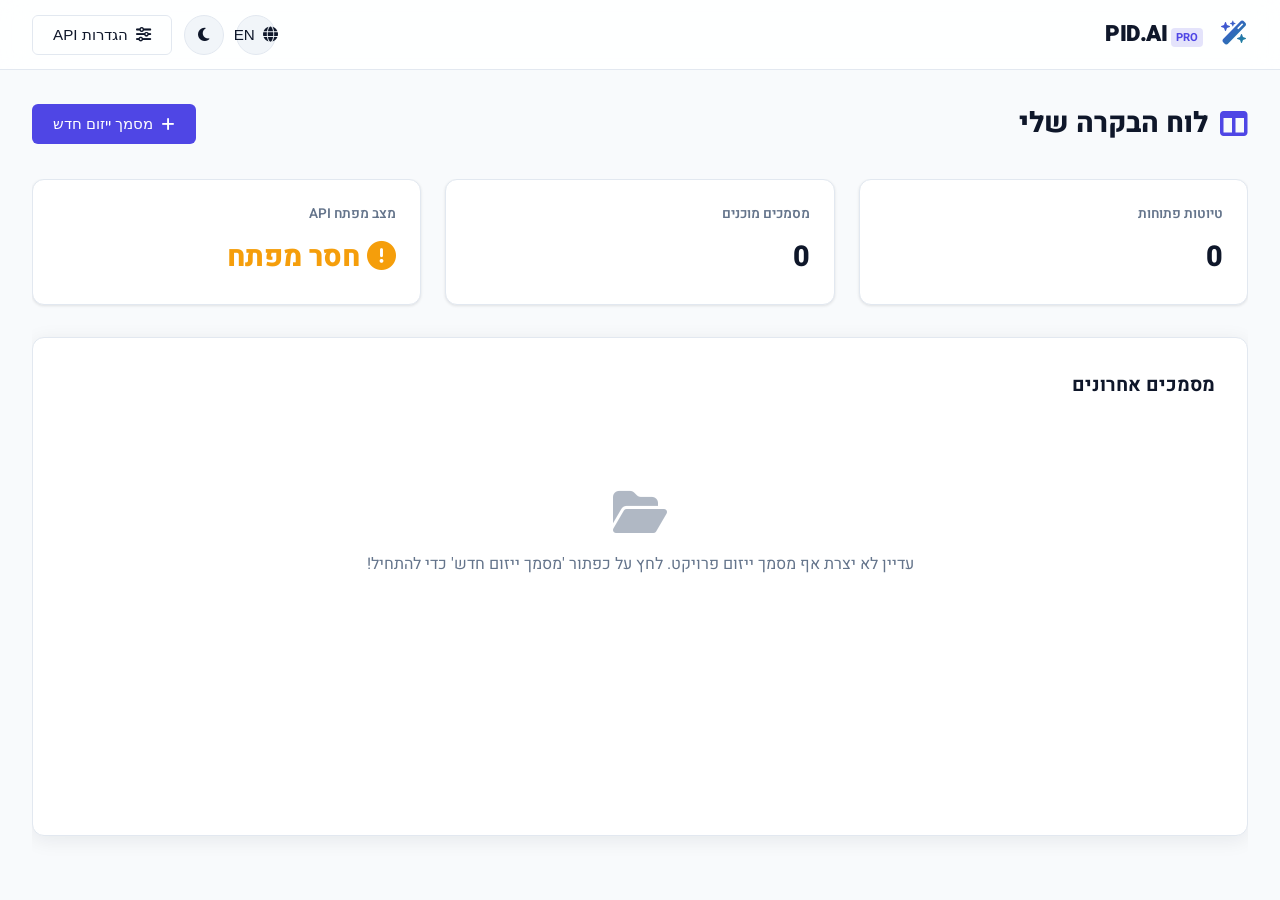
==== app.html @ b15dee5b "Initial commit - PID AI Generator" ====
<!DOCTYPE html>
<html lang="he" dir="rtl">
<head>
    <meta charset="UTF-8">
    <meta name="viewport" content="width=device-width, initial-scale=1.0">
    <title>PID AI Generator - סביבת עבודה</title>
    <!-- Google Fonts for Hebrew (Heebo/Rubik) and English (Inter) -->
    <link rel="preconnect" href="https://fonts.googleapis.com">
    <link rel="preconnect" href="https://fonts.gstatic.com" crossorigin>
    <link href="https://fonts.googleapis.com/css2?family=Heebo:wght@300;400;500;700;900&family=Inter:wght@300;400;500;600;700;800&family=JetBrains+Mono:wght@400;500&display=swap" rel="stylesheet">
    <!-- FontAwesome for Premium Icons -->
    <link rel="stylesheet" href="https://cdnjs.cloudflare.com/ajax/libs/font-awesome/6.4.0/css/all.min.css">
    <link rel="stylesheet" href="style.css">
</head>
<body class="light-theme">

    <!-- Top Navigation Bar -->
    <header class="app-header">
        <div class="header-container">
            <div class="logo-area" id="btn-home">
                <div class="logo-icon">
                    <i class="fa-solid fa-wand-magic-sparkles"></i>
                </div>
                <div class="logo-text">
                    <span class="logo-title">PID.AI</span>
                    <span class="logo-badge">PRO</span>
                </div>
            </div>

            <div class="header-actions">
                <button class="btn btn-icon" id="btn-toggle-lang" title="Toggle Language / שינוי שפה">
                    <i class="fa-solid fa-globe"></i>
                    <span class="btn-text">EN</span>
                </button>
                <button class="btn btn-icon" id="btn-toggle-theme" title="Toggle Dark/Light Mode">
                    <i class="fa-solid fa-moon"></i>
                </button>
                <button class="btn btn-outline" id="btn-settings-trigger" title="Settings / הגדרות ה-AI">
                    <i class="fa-solid fa-sliders"></i>
                    <span class="btn-text" data-i18n="nav_settings">הגדרות API</span>
                </button>
            </div>
        </div>
    </header>

    <!-- APP WORKSPACE -->
    <main id="view-app" class="active">
        <div class="app-layout">
            
            <!-- Dashboard / History Panel -->
            <section class="app-panel" id="panel-dashboard">
                <div class="panel-header">
                    <h2 class="panel-title">
                        <i class="fa-solid fa-table-columns"></i>
                        <span data-i18n="dash_title">לוח הבקרה שלי</span>
                    </h2>
                    <button class="btn btn-primary" id="btn-new-pid">
                        <i class="fa-solid fa-plus"></i>
                        <span data-i18n="dash_new_btn">מסמך ייזום חדש</span>
                    </button>
                </div>

                <div class="dashboard-grid">
                    <!-- Statistics Cards -->
                    <div class="stats-row">
                        <div class="stat-card">
                            <span class="stat-label" data-i18n="dash_stat_drafts">טיוטות פתוחות</span>
                            <span class="stat-val" id="stat-count-drafts">0</span>
                        </div>
                        <div class="stat-card">
                            <span class="stat-label" data-i18n="dash_stat_completed">מסמכים מוכנים</span>
                            <span class="stat-val" id="stat-count-completed">0</span>
                        </div>
                        <div class="stat-card">
                            <span class="stat-label" data-i18n="dash_stat_key">מצב מפתח API</span>
                            <span class="stat-val text-warning" id="stat-api-status"><i class="fa-solid fa-circle-exclamation"></i> <span data-i18n="dash_stat_key_missing">חסר מפתח</span></span>
                        </div>
                    </div>

                    <!-- History List -->
                    <div class="card history-card-container">
                        <h3 class="card-title" data-i18n="dash_history_title"><i class="fa-solid fa-clock-rotate-left"></i> מסמכים אחרונים</h3>
                        <div class="history-list-wrapper">
                            <div class="history-empty" id="history-empty-state">
                                <i class="fa-solid fa-folder-open empty-icon"></i>
                                <p data-i18n="dash_history_empty">עדיין לא יצרת אף מסמך ייזום פרויקט. לחץ על כפתור "מסמך ייזום חדש" כדי להתחיל!</p>
                            </div>
                            <table class="history-table hidden" id="history-table-element">
                                <thead>
                                    <tr>
                                        <th data-i18n="table_project_name">שם הפרויקט</th>
                                        <th data-i18n="table_date">תאריך עדכון</th>
                                        <th data-i18n="table_priority">עדיפות</th>
                                        <th data-i18n="table_status">סטטוס</th>
                                        <th style="width: 120px;"></th>
                                    </tr>
                                </thead>
                                <tbody id="history-table-body">
                                    <!-- Dynamic rows will be inserted here -->
                                </tbody>
                            </table>
                        </div>
                    </div>
                </div>
            </section>

            <!-- Wizard Panel (Form Steps 1-5) -->
            <section class="app-panel hidden" id="panel-wizard">
                <!-- Wizard Navigation Tracker -->
                <div class="wizard-tracker">
                    <div class="tracker-step active" data-step="1">
                        <span class="step-badge">1</span>
                        <span class="step-name" data-i18n="wstep_1">פרטי פרויקט</span>
                    </div>
                    <div class="tracker-line"></div>
                    <div class="tracker-step" data-step="2">
                        <span class="step-badge">2</span>
                        <span class="step-name" data-i18n="wstep_2">רקע ומצב קיים</span>
                    </div>
                    <div class="tracker-line"></div>
                    <div class="tracker-step" data-step="3">
                        <span class="step-badge">3</span>
                        <span class="step-name" data-i18n="wstep_3">מטרות ותרומה</span>
                    </div>
                    <div class="tracker-line"></div>
                    <div class="tracker-step" data-step="4">
                        <span class="step-badge">4</span>
                        <span class="step-name" data-i18n="wstep_4">תכולות</span>
                    </div>
                    <div class="tracker-line"></div>
                    <div class="tracker-step" data-step="5">
                        <span class="step-badge">5</span>
                        <span class="step-name" data-i18n="wstep_5">הערכת משאבים</span>
                    </div>
                </div>

                <div class="wizard-content-card card">
                    <form id="pid-wizard-form" autocomplete="off" onsubmit="event.preventDefault();">
                        
                        <!-- ==================== STEP 1: PROJECT DETAILS ==================== -->
                        <div class="wizard-step-form active" data-step="1">
                            <h3 class="step-title" data-i18n="s1_title"><i class="fa-solid fa-circle-info text-primary"></i> 1. פרטי הפרויקט הכלליים</h3>
                            <p class="step-description" data-i18n="s1_desc">הזן את פרטי הזיהוי הבסיסיים של הפרויקט. נתונים אלו יופיעו בראש מסמך הייזום.</p>
                            
                            <div class="form-row">
                                <div class="form-group flex-2">
                                    <label class="required-label" for="input-proj-name" data-i18n="s1_lbl_name">שם הפרויקט</label>
                                    <input type="text" id="input-proj-name" placeholder="לדוגמה: שדרוג מערכת הליבה הפיננסית" required>
                                    <span class="field-help" data-i18n="s1_hlp_name">שם קצר, ברור וממוקד לפרויקט.</span>
                                </div>
                                <div class="form-group">
                                    <label class="required-label" for="input-init-date" data-i18n="s1_lbl_date">תאריך ייזום</label>
                                    <input type="date" id="input-init-date" required>
                                </div>
                            </div>

                            <div class="form-row">
                                <div class="form-group">
                                    <label class="required-label" for="input-business-owner" data-i18n="s1_lbl_owner">Owner עסקי (מוביל עסקי)</label>
                                    <input type="text" id="input-business-owner" placeholder="שם, תפקיד, אגף (למשל: משה כהן, מנהל פיתוח עסקי)" required>
                                </div>
                                <div class="form-group">
                                    <label class="required-label" for="input-project-manager" data-i18n="s1_lbl_pm">מנהל הפרויקט</label>
                                    <input type="text" id="input-project-manager" placeholder="שם מנהל הפרויקט" required>
                                </div>
                            </div>

                            <div class="form-row">
                                <div class="form-group">
                                    <label class="required-label" for="input-domain" data-i18n="s1_lbl_domain">תחום פרויקט</label>
                                    <input type="text" id="input-domain" placeholder="לדוגמה: מערכות מידע, דיגיטל, רגולציה" required>
                                </div>
                                <div class="form-group">
                                    <label class="required-label" for="input-priority" data-i18n="s1_lbl_priority">רמת עדיפות מבוקשת</label>
                                    <select id="input-priority" required>
                                        <option value="גבוהה" selected data-i18n="opt_high">גבוהה</option>
                                        <option value="קריטית" data-i18n="opt_critical">קריטית</option>
                                        <option value="בינונית" data-i18n="opt_medium">בינונית</option>
                                        <option value="נמוכה" data-i18n="opt_low">נמוכה</option>
                                    </select>
                                </div>
                            </div>
                        </div>

                        <!-- ==================== STEP 2: BACKGROUND & CURRENT STATE ==================== -->
                        <div class="wizard-step-form" data-step="2">
                            <h3 class="step-title" data-i18n="s2_title"><i class="fa-solid fa-align-left text-primary"></i> 2. רקע ומצב קיים</h3>
                            <p class="step-description" data-i18n="s2_desc">תאר את המציאות הנוכחית שמתוכה נולד הפרויקט. ה-AI ישתמש בזה כדי לנתח פערים ולהציע פתרונות.</p>
                            
                            <div class="form-group">
                                <label class="required-label" for="input-current-state" data-i18n="s2_lbl_state">2.1 תיאור מצב נוכחי</label>
                                <textarea id="input-current-state" rows="3" placeholder="איך התהליך עובד היום בפועל? שלבים עיקריים, זרימה, אילו מערכות/דוחות משתמשים כיום..." required></textarea>
                            </div>

                            <div class="form-row">
                                <div class="form-group">
                                    <label class="required-label" for="input-affected-audiences" data-i18n="s2_lbl_audiences">2.2 אוכלוסיות מושפעות</label>
                                    <input type="text" id="input-affected-audiences" placeholder="אילו עובדים, צוותים, לקוחות או סוכנים מושפעים מהמצב הקיים?" required>
                                </div>
                                <div class="form-group">
                                    <label class="required-label" for="input-existing-workflows" data-i18n="s2_lbl_workflows">2.3 תהליכי עבודה קיימים</label>
                                    <input type="text" id="input-existing-workflows" placeholder="תיאור קצר ברמה גבוהה של התהליכים הרלוונטיים הנוכחיים" required>
                                </div>
                            </div>

                            <div class="form-group">
                                <label class="required-label" for="input-pain-points" data-i18n="s2_lbl_pains">2.4 תיאור כאבים עסקיים עיקריים</label>
                                <textarea id="input-pain-points" rows="3" placeholder="מה לא עובד טוב היום? אילו טעויות, עיכובים או חסמים נוצרים שמפריעים לעבודה?" required></textarea>
                            </div>

                            <div class="form-group">
                                <label for="input-volumes" data-i18n="s2_lbl_volumes">2.5 נפחי אירועים/פניות (אופציונלי)</label>
                                <input type="text" id="input-volumes" placeholder="כמה פעמים הבעיה מתרחשת (בחודש/רבעון)? כמה זמן או משאבים זה גוזל? הערכה כספית.">
                            </div>
                        </div>

                        <!-- ==================== STEP 3: BUSINESS GOALS & VALUE ==================== -->
                        <div class="wizard-step-form" data-step="3">
                            <h3 class="step-title" data-i18n="s3_title"><i class="fa-solid fa-bullseye text-primary"></i> 3. מטרות עסקיות ותרומה</h3>
                            <p class="step-description" data-i18n="s3_desc">נגדיר מה הפרויקט מנסה להשיג ולאן אנו שואפים להגיע.</p>
                            
                            <!-- Interactive Reason for Being sentence builder -->
                            <div class="sentence-builder-card">
                                <h4 class="sentence-builder-title" data-i18n="s3_builder_title"><i class="fa-solid fa-pencil"></i> 3.1 בונה "משפט הקיום" של הפרויקט</h4>
                                <p class="sentence-builder-instruction" data-i18n="s3_builder_desc">השלם את המילים בתיבות כדי ליצור משפט קיום מדויק עבור ה-AI:</p>
                                
                                <div class="sentence-blocks-container">
                                    <span class="sentence-static" data-i18n="s3_b_1">משנים את</span>
                                    <input type="text" class="sentence-input" id="input-sentence-current" placeholder="המצב הנוכחי/הקושי" style="width: 180px;" required>
                                    <span class="sentence-static" data-i18n="s3_b_2">ל־</span>
                                    <input type="text" class="sentence-input" id="input-sentence-target" placeholder="המצב הרצוי והפתרון" style="width: 180px;" required>
                                    <span class="sentence-static" data-i18n="s3_b_3">עבור</span>
                                    <input type="text" class="sentence-input" id="input-sentence-who" placeholder="קהל היעד / המשתמש" style="width: 140px;" required>
                                    <span class="sentence-static" data-i18n="s3_b_4">באמצעות</span>
                                    <input type="text" class="sentence-input" id="input-sentence-how" placeholder="דרך המימוש הטכנולוגית" style="width: 160px;" required>
                                    <span class="sentence-static" data-i18n="s3_b_5">כדי להשיג</span>
                                    <input type="text" class="sentence-input" id="input-sentence-why" placeholder="הערך המרכזי והלמה" style="width: 180px;" required>
                                </div>
                            </div>

                            <div class="form-group mt-3">
                                <label class="required-label" for="input-goals" data-i18n="s3_lbl_goals">3.2 הגדרת מטרות עסקיות</label>
                                <textarea id="input-goals" rows="2" placeholder="מה רוצים להשיג? הגדר מטרות ברורות ומדידות במידת האפשר..." required></textarea>
                            </div>

                            <div class="form-group">
                                <label class="required-label" for="input-benefits" data-i18n="s3_lbl_benefits">3.3 תרומה עסקית וצפי תועלת</label>
                                <textarea id="input-benefits" rows="2" placeholder="תיאור תועלת עסקית ישירה; צפי הכנסות, שיפור שירות, צמצום עלויות, ייעול משאבים וכד'..." required></textarea>
                            </div>

                            <div class="form-row">
                                <div class="form-group">
                                    <label class="required-label" for="input-deadline" data-i18n="s3_lbl_deadline">3.4 דדליין עסקי / רגולטורי</label>
                                    <input type="text" id="input-deadline" placeholder="האם קיים תאריך יעד מחייב? מהן ההשלכות של אי עמידה ביעד?" required>
                                </div>
                                <div class="form-group">
                                    <label class="required-label" for="input-justification" data-i18n="s3_lbl_just">3.5 הצדקת הפרויקט (למה עכשיו?)</label>
                                    <input type="text" id="input-justification" placeholder="למה זה מצדיק פרויקט נפרד (היקף, מערכות חוצות, רגולציה דחופה וכו')?" required>
                                </div>
                            </div>
                        </div>

                        <!-- ==================== STEP 4: SCOPE ==================== -->
                        <div class="wizard-step-form" data-step="4">
                            <h3 class="step-title" data-i18n="s4_title"><i class="fa-solid fa-compress text-primary"></i> 4. תכולת הפרויקט (Scope)</h3>
                            <p class="step-description" data-i18n="s4_desc">הגדר במדויק מה יהיה כלול בפרויקט ומה יוחרג ממנו באופן מכוון כדי למנוע זליגת תכולה.</p>
                            
                            <div class="scope-columns">
                                <!-- IN SCOPE -->
                                <div class="scope-col card">
                                    <h4 class="scope-header text-success">
                                        <i class="fa-solid fa-circle-plus"></i>
                                        <span data-i18n="s4_in_title">כלול בפרויקט (IN SCOPE)</span>
                                    </h4>
                                    <div class="dynamic-list-builder" id="list-in-scope">
                                        <div class="list-items-container">
                                            <!-- Dynamic items go here -->
                                        </div>
                                        <div class="list-builder-input-row">
                                            <input type="text" class="list-builder-input" placeholder="הוסף סעיף תכולה חדש..." id="input-add-in-scope">
                                            <button class="btn btn-secondary btn-icon-only" type="button" id="btn-add-in-scope" title="Add item">
                                                <i class="fa-solid fa-plus"></i>
                                            </button>
                                        </div>
                                    </div>
                                </div>

                                <!-- OUT OF SCOPE -->
                                <div class="scope-col card">
                                    <h4 class="scope-header text-danger">
                                        <i class="fa-solid fa-circle-minus"></i>
                                        <span data-i18n="s4_out_title">מחוץ לתכולה (OUT OF SCOPE)</span>
                                    </h4>
                                    <div class="dynamic-list-builder" id="list-out-scope">
                                        <div class="list-items-container">
                                            <!-- Dynamic items go here -->
                                        </div>
                                        <div class="list-builder-input-row">
                                            <input type="text" class="list-builder-input" placeholder="הוסף סעיף החרגה חדש..." id="input-add-out-scope">
                                            <button class="btn btn-secondary btn-icon-only" type="button" id="btn-add-out-scope" title="Add item">
                                                <i class="fa-solid fa-plus"></i>
                                            </button>
                                        </div>
                                    </div>
                                </div>
                            </div>
                        </div>

                        <!-- ==================== STEP 5: RESOURCE ESTIMATE ==================== -->
                        <div class="wizard-step-form" data-step="5">
                            <h3 class="step-title" data-i18n="s5_title"><i class="fa-solid fa-users-gear text-primary"></i> 5. הערכת משאבים</h3>
                            <p class="step-description" data-i18n="s5_desc">הזן את הערכות המשאבים הראשוניות שלך. ה-AI ישתמש בהן כדי לבנות מטריצת RACI, להמליץ על מחזיקי עניין ולחשב תרחישים.</p>
                            
                            <h4 class="resource-section-title" data-i18n="s5_sub_1">5.1 כוח אדם פנימי - בתוך הצוות (הערכת שעות)</h4>
                            <div class="form-row">
                                <div class="form-group">
                                    <label for="input-hours-pm" data-i18n="s5_lbl_pm_hrs">מנהל פרויקט (שעות)</label>
                                    <input type="number" id="input-hours-pm" min="0" placeholder="לדוגמה: 120" value="80">
                                </div>
                                <div class="form-group">
                                    <label for="input-hours-analyst" data-i18n="s5_lbl_analyst_hrs">מנתח מערכות (שעות)</label>
                                    <input type="number" id="input-hours-analyst" min="0" placeholder="לדוגמה: 100" value="60">
                                </div>
                                <div class="form-group">
                                    <label for="input-hours-qa" data-i18n="s5_lbl_qa_hrs">בודקים / QA (שעות)</label>
                                    <input type="number" id="input-hours-qa" min="0" placeholder="לדוגמה: 80" value="50">
                                </div>
                            </div>

                            <h4 class="resource-section-title" data-i18n="s5_sub_2">5.2 כוח אדם פנימי - מחוץ לצוות (הערכת שעות)</h4>
                            <div class="form-row">
                                <div class="form-group">
                                    <label for="input-hours-dev" data-i18n="s5_lbl_dev_hrs">צוותי פיתוח חיצוניים לצוות (שעות)</label>
                                    <input type="number" id="input-hours-dev" min="0" placeholder="לדוגמה: 300" value="200">
                                </div>
                                <div class="form-group">
                                    <label for="input-hours-infra" data-i18n="s5_lbl_infra_hrs">תשתיות ותקשורת (שעות)</label>
                                    <input type="number" id="input-hours-infra" min="0" placeholder="לדוגמה: 40" value="20">
                                </div>
                            </div>

                            <h4 class="resource-section-title" data-i18n="s5_sub_3">5.3 ספקים חיצוניים ורישיונות (עלויות מוערכות)</h4>
                            <div class="form-row">
                                <div class="form-group">
                                    <label for="input-cost-external" data-i18n="s5_lbl_ext_cost">עלויות רכש, רישוי וספקים חיצוניים</label>
                                    <input type="text" id="input-cost-external" placeholder="לדוגמה: 50,000 ש״ח או $15,000" value="0">
                                </div>
                            </div>
                        </div>

                    </form>
                </div>

                <!-- Wizard Actions Footer -->
                <div class="wizard-footer">
                    <button class="btn btn-secondary" id="btn-wizard-back" style="visibility: hidden;">
                        <i class="fa-solid fa-chevron-right icon-right"></i>
                        <span data-i18n="wiz_btn_prev">הקודם</span>
                    </button>
                    <button class="btn btn-outline-danger" id="btn-wizard-cancel" data-i18n="wiz_btn_cancel">ביטול וחזרה</button>
                    <button class="btn btn-primary" id="btn-wizard-next">
                        <span data-i18n="wiz_btn_next">הבא</span>
                        <i class="fa-solid fa-chevron-left icon-left"></i>
                    </button>
                </div>
            </section>

            <!-- Loading & Processing View -->
            <section class="app-panel hidden" id="panel-processing">
                <div class="processing-container card">
                    <div class="ai-brain-animation">
                        <div class="pulse-ring"></div>
                        <div class="pulse-ring-inner"></div>
                        <i class="fa-solid fa-wand-magic-sparkles brain-sparkle"></i>
                    </div>
                    <h2 class="processing-title" data-i18n="proc_title">ה-AI יוצר את מסמך הייזום שלך...</h2>
                    <p class="processing-subtitle" data-i18n="proc_subtitle">אנחנו מנסחים את הקלטים שלך, מעריכים סיכונים, מתכננים לוחות זמנים ומפרטים Stakeholders.</p>
                    
                    <div class="loading-progress-bar">
                        <div class="loading-progress-fill" id="loading-progress-bar-fill"></div>
                    </div>

                    <div class="processing-steps-list">
                        <div class="proc-step active" id="pstep-1">
                            <span class="proc-bullet"><i class="fa-solid fa-circle-notch fa-spin"></i></span>
                            <span class="proc-text" data-i18n="proc_s1">מנתח ומעבד את נתוני הפרויקט...</span>
                        </div>
                        <div class="proc-step" id="pstep-2">
                            <span class="proc-bullet"><i class="fa-solid fa-circle"></i></span>
                            <span class="proc-text" data-i18n="proc_s2">מנסח את סעיפי הרקע, המצב הקיים והמטרות מחדש...</span>
                        </div>
                        <div class="proc-step" id="pstep-3">
                            <span class="proc-bullet"><i class="fa-solid fa-circle"></i></span>
                            <span class="proc-text" data-i18n="proc_s3">מחשב לוחות זמנים ומציע אבני דרך (סעיף 6)...</span>
                        </div>
                        <div class="proc-step" id="pstep-4">
                            <span class="proc-bullet"><i class="fa-solid fa-circle"></i></span>
                            <span class="proc-text" data-i18n="proc_s4">מזהה בעלי עניין (Stakeholders) פנימיים וטכנולוגיים (סעיף 7)...</span>
                        </div>
                        <div class="proc-step" id="pstep-5">
                            <span class="proc-bullet"><i class="fa-solid fa-circle"></i></span>
                            <span class="proc-text" data-i18n="proc_s5">מגבש קונספט פתרון ראשוני ואלטרנטיבות (סעיף 8)...</span>
                        </div>
                        <div class="proc-step" id="pstep-6">
                            <span class="proc-bullet"><i class="fa-solid fa-circle"></i></span>
                            <span class="proc-text" data-i18n="proc_s6">ממפה סיכונים מובילים ומציע מטריצת RACI (סעיפים 9-10)...</span>
                        </div>
                        <div class="proc-step" id="pstep-7">
                            <span class="proc-bullet"><i class="fa-solid fa-circle"></i></span>
                            <span class="proc-text" data-i18n="proc_s7">מגדיר מדדי הצלחה (KPIs) ואת טבלאות האישור (סעיפים 11-12)...</span>
                        </div>
                    </div>
                </div>
            </section>

            <!-- Editor & Document Preview Workspace -->
            <section class="app-panel hidden" id="panel-editor">
                <div class="editor-workspace-header">
                    <div class="workspace-meta">
                        <button class="btn btn-link btn-icon-only" id="btn-editor-back" title="Back to Dashboard">
                            <i class="fa-solid fa-arrow-right"></i>
                        </button>
                        <h2 class="workspace-title" id="editor-project-title">שם פרויקט זמני</h2>
                        <span class="document-badge" id="editor-project-badge">עריכה במצב חי</span>
                    </div>
                    <div class="workspace-actions">
                        <button class="btn btn-outline" id="btn-edit-inputs">
                            <i class="fa-solid fa-pen-to-square"></i>
                            <span data-i18n="edit_btn_wizard">חזור לעריכת השאלון</span>
                        </button>
                        <button class="btn btn-outline" id="btn-copy-doc">
                            <i class="fa-solid fa-copy"></i>
                            <span data-i18n="edit_btn_copy">העתק מסמך</span>
                        </button>
                        <button class="btn btn-outline" id="btn-download-word">
                            <i class="fa-solid fa-file-word"></i>
                            <span data-i18n="edit_btn_word">הורד ל-Word</span>
                        </button>
                        <button class="btn btn-primary" id="btn-print-pdf">
                            <i class="fa-solid fa-file-pdf"></i>
                            <span data-i18n="edit_btn_pdf">הדפס ל-PDF</span>
                        </button>
                    </div>
                </div>

                <div class="workspace-split-pane">
                    <!-- Left: Markdown Source Editor -->
                    <div class="pane-editor card">
                        <div class="pane-header">
                            <span class="pane-title"><i class="fa-brands fa-markdown"></i> <span data-i18n="pane_editor_title">קוד מקור (Markdown)</span></span>
                            <span class="pane-status-indicator" id="save-status-text" data-i18n="pane_saved">נשמר אוטומטית</span>
                        </div>
                        <textarea class="markdown-textarea" id="markdown-input-box" spellcheck="false" placeholder="קוד המרקדאון של מסמך הייזום ייטען כאן..."></textarea>
                    </div>

                    <!-- Right: Live Corporate Render Preview -->
                    <div class="pane-preview card">
                        <div class="pane-header">
                            <span class="pane-title"><i class="fa-solid fa-eye"></i> <span data-i18n="pane_preview_title">תצוגה מקדימה מעוצבת</span></span>
                        </div>
                        <!-- Scrollable container for the formatted paper PID -->
                        <div class="paper-preview-container" id="rendered-document-paper">
                            <!-- Compiled in app.js -->
                        </div>
                    </div>
                </div>
            </section>

        </div>
    </main>

    <!-- API Settings Modal -->
    <div class="modal-overlay" id="modal-settings">
        <div class="modal-card">
            <div class="modal-header">
                <h3 class="modal-title" data-i18n="modal_settings_title"><i class="fa-solid fa-sliders"></i> הגדרות חיבור AI</h3>
                <button class="btn-close-modal" id="btn-settings-close">&times;</button>
            </div>
            <div class="modal-body">
                <p class="modal-help-text" data-i18n="modal_settings_desc">
                    כדי שהאפליקציה תוכל לעבוד מול ה-AI, עליך להזין מפתח API של Google Gemini. המפתח נשמר בדפדפן שלך בלבד ולא נשלח לאף שרת חיצוני.
                </p>

                <div class="form-group">
                    <label class="required-label" for="setting-api-key" data-i18n="modal_lbl_key">Gemini API Key</label>
                    <div class="api-key-input-wrapper">
                        <input type="password" id="setting-api-key" placeholder="AIzaSy...">
                        <button class="btn-toggle-visibility" id="btn-toggle-key-visibility" type="button">
                            <i class="fa-solid fa-eye"></i>
                        </button>
                    </div>
                    <span class="field-help"><a href="https://aistudio.google.com/" target="_blank" rel="noopener" data-i18n="modal_get_key">קבל מפתח API בחינם מ-Google AI Studio</a></span>
                </div>

                <div class="form-group">
                    <label for="setting-model-select" data-i18n="modal_lbl_model">מודל AI מועדף</label>
                    <select id="setting-model-select">
                        <option value="gemini-2.5-flash" selected>Gemini 2.5 Flash (מהיר וחסכוני - מומלץ)</option>
                        <option value="gemini-2.5-pro">Gemini 2.5 Pro (איכות כתיבה מקסימלית)</option>
                        <option value="gemini-1.5-flash">Gemini 1.5 Flash (גרסה קודמת)</option>
                    </select>
                </div>

                <!-- API Status Alerts -->
                <div class="api-status-banner warning" id="setting-api-status-warning">
                    <i class="fa-solid fa-circle-exclamation"></i>
                    <span data-i18n="modal_status_warning">לא הוגדר מפתח API. האפליקציה תפעל ב"מצב הדגמה" (Mock Mode) עם תוכן מוכן מראש.</span>
                </div>
                <div class="api-status-banner success hidden" id="setting-api-status-success">
                    <i class="fa-solid fa-circle-check"></i>
                    <span data-i18n="modal_status_success">מפתח API הוגדר בהצלחה בזיכרון המקומי!</span>
                </div>
            </div>
            <div class="modal-footer">
                <button class="btn btn-outline" id="btn-settings-clear" data-i18n="modal_btn_clear">מחק מפתח</button>
                <button class="btn btn-primary" id="btn-settings-save" data-i18n="modal_btn_save">שמור הגדרות</button>
            </div>
        </div>
    </div>

    <!-- Script Import -->
    <script src="app.js"></script>
</body>
</html>
---- style.css ----
/* ==========================================================================
   PID AI Generator - Premium Design System Stylesheet
   ========================================================================== */

/* --------------------------------------------------------------------------
   1. CSS Variables & Theme Definitions
   -------------------------------------------------------------------------- */
:root {
    /* Font Families */
    --font-hebrew: 'Heebo', 'Rubik', system-ui, -apple-system, sans-serif;
    --font-english: 'Inter', system-ui, -apple-system, sans-serif;
    --font-mono: 'JetBrains Mono', monospace;

    /* Theme-independent colors */
    --color-primary: #4f46e5;       /* Indigo */
    --color-primary-light: #818cf8; /* Light Indigo */
    --color-primary-dark: #3730a3;  /* Dark Indigo */
    --color-secondary: #0d9488;    /* Teal */
    --color-secondary-light: #2dd4bf;
    
    --color-success: #10b981;      /* Emerald */
    --color-warning: #f59e0b;      /* Amber */
    --color-danger: #ef4444;       /* Rose */
    
    --transition-fast: 0.15s ease;
    --transition-normal: 0.25s cubic-bezier(0.4, 0, 0.2, 1);
    --transition-slow: 0.4s cubic-bezier(0.4, 0, 0.2, 1);

    --border-radius-sm: 6px;
    --border-radius-md: 12px;
    --border-radius-lg: 20px;
    --border-radius-xl: 30px;
    
    --box-shadow-sm: 0 1px 3px rgba(0,0,0,0.1);
    --box-shadow-md: 0 4px 6px -1px rgba(0,0,0,0.1), 0 2px 4px -1px rgba(0,0,0,0.06);
    --box-shadow-lg: 0 10px 15px -3px rgba(0,0,0,0.1), 0 4px 6px -2px rgba(0,0,0,0.05);
    --box-shadow-xl: 0 20px 25px -5px rgba(0,0,0,0.1), 0 10px 10px -5px rgba(0,0,0,0.04);
}

/* Light Theme Variables */
body.light-theme {
    --bg-app: #f8fafc;              /* Slate 50 */
    --bg-card: #ffffff;             /* Pure White */
    --bg-header: rgba(255, 255, 255, 0.85);
    --bg-input: #f1f5f9;            /* Slate 100 */
    --bg-alt: #f1f5f9;
    --bg-hover: #e2e8f0;
    --border-color: #e2e8f0;        /* Slate 200 */
    --border-color-focus: #818cf8;
    
    --text-primary: #0f172a;        /* Slate 900 */
    --text-secondary: #475569;      /* Slate 600 */
    --text-muted: #64748b;          /* Slate 500 */
    --text-on-primary: #ffffff;
    
    --glass-bg: rgba(255, 255, 255, 0.7);
    --glass-border: rgba(241, 245, 249, 0.6);
    --shadow-color: rgba(15, 23, 42, 0.08);
}

/* Dark Theme Variables */
body.dark-theme {
    --bg-app: #0b0f19;              /* Deep Dark Slate */
    --bg-card: #151b2c;             /* Dark Card */
    --bg-header: rgba(11, 15, 25, 0.85);
    --bg-input: #1e2640;            /* Dark Input */
    --bg-alt: #131929;
    --bg-hover: #222c4a;
    --border-color: #263152;        /* Darker Blue-Grey */
    --border-color-focus: #6366f1;
    
    --text-primary: #f8fafc;        /* Off-white */
    --text-secondary: #cbd5e1;      /* Light Grey */
    --text-muted: #94a3b8;          /* Slate 400 */
    --text-on-primary: #ffffff;
    
    --glass-bg: rgba(21, 27, 44, 0.7);
    --glass-border: rgba(38, 49, 82, 0.5);
    --shadow-color: rgba(0, 0, 0, 0.35);
}

/* --------------------------------------------------------------------------
   2. Global Resets & Typography
   -------------------------------------------------------------------------- */
* {
    box-sizing: border-box;
    margin: 0;
    padding: 0;
    scrollbar-width: thin;
    scrollbar-color: var(--border-color) transparent;
}

/* Scrollbar Customization */
::-webkit-scrollbar {
    width: 6px;
    height: 6px;
}
::-webkit-scrollbar-track {
    background: transparent;
}
::-webkit-scrollbar-thumb {
    background-color: var(--border-color);
    border-radius: 3px;
}

body {
    font-family: var(--font-hebrew);
    background-color: var(--bg-app);
    color: var(--text-primary);
    line-height: 1.6;
    transition: background-color var(--transition-normal), color var(--transition-normal);
    overflow-x: hidden;
}

/* Language-specific modifications (for English view) */
body.lang-en {
    font-family: var(--font-english);
    direction: ltr;
}

body.lang-en .arrow-icon {
    transform: scaleX(-1);
}

a {
    color: var(--color-primary);
    text-decoration: none;
    transition: color var(--transition-fast);
}
a:hover {
    color: var(--color-primary-light);
}

/* --------------------------------------------------------------------------
   3. Common Layout & UI Elements
   -------------------------------------------------------------------------- */
.container {
    width: 100%;
    max-width: 1200px;
    margin: 0 auto;
    padding: 0 2rem;
}

.grid {
    display: grid;
    gap: 2rem;
}
.grid-3 {
    grid-template-columns: repeat(auto-fit, minmax(320px, 1fr));
}

.card {
    background-color: var(--bg-card);
    border: 1px solid var(--border-color);
    border-radius: var(--border-radius-md);
    box-shadow: 0 4px 20px var(--shadow-color);
    padding: 2rem;
    transition: transform var(--transition-normal), box-shadow var(--transition-normal), border-color var(--transition-normal);
}

/* Button Component Styles */
.btn {
    display: inline-flex;
    align-items: center;
    justify-content: center;
    gap: 0.5rem;
    padding: 0.625rem 1.25rem;
    border-radius: var(--border-radius-sm);
    font-weight: 500;
    font-size: 0.95rem;
    cursor: pointer;
    transition: all var(--transition-normal);
    border: 1px solid transparent;
}
.btn-lg {
    padding: 0.875rem 2rem;
    font-size: 1.05rem;
    border-radius: var(--border-radius-md);
}
.btn-primary {
    background-color: var(--color-primary);
    color: var(--text-on-primary);
}
.btn-primary:hover {
    background-color: var(--color-primary-light);
    transform: translateY(-2px);
    box-shadow: 0 4px 12px rgba(79, 70, 229, 0.35);
}
.btn-secondary {
    background-color: var(--bg-input);
    color: var(--text-primary);
    border-color: var(--border-color);
}
.btn-secondary:hover {
    background-color: var(--bg-hover);
    transform: translateY(-2px);
}
.btn-outline {
    background-color: transparent;
    color: var(--text-primary);
    border-color: var(--border-color);
}
.btn-outline:hover {
    background-color: var(--bg-hover);
    border-color: var(--text-muted);
}
.btn-outline-danger {
    background-color: transparent;
    color: var(--color-danger);
    border-color: var(--color-danger);
}
.btn-outline-danger:hover {
    background-color: rgba(239, 68, 68, 0.08);
}
.btn-icon {
    padding: 0.5rem;
    border-radius: 50%;
    width: 40px;
    height: 40px;
    background-color: var(--bg-input);
    color: var(--text-primary);
    border-color: var(--border-color);
}
.btn-icon:hover {
    background-color: var(--bg-hover);
    color: var(--color-primary);
}
.btn-icon-only {
    padding: 0.5rem;
    width: 36px;
    height: 36px;
    display: flex;
    align-items: center;
    justify-content: center;
}
.btn-link {
    background: none;
    border: none;
    color: var(--text-muted);
    font-weight: 500;
    cursor: pointer;
    padding: 0.5rem;
}
.btn-link:hover {
    color: var(--text-primary);
}

.text-primary { color: var(--color-primary) !important; }
.text-success { color: var(--color-success) !important; }
.text-danger { color: var(--color-danger) !important; }
.text-warning { color: var(--color-warning) !important; }
.text-center { text-align: center; }
.mt-3 { margin-top: 1.5rem !important; }
.hidden { display: none !important; }
.visible { display: block !important; }

/* --------------------------------------------------------------------------
   4. Header & Navigation (Fixed Glassmorphic Header)
   -------------------------------------------------------------------------- */
.app-header {
    position: fixed;
    top: 0;
    left: 0;
    right: 0;
    height: 70px;
    background-color: var(--bg-header);
    backdrop-filter: blur(12px);
    -webkit-backdrop-filter: blur(12px);
    border-bottom: 1px solid var(--border-color);
    z-index: 100;
    transition: background-color var(--transition-normal), border-color var(--transition-normal);
}

.header-container {
    display: flex;
    align-items: center;
    justify-content: space-between;
    height: 100%;
    max-width: 1400px;
    margin: 0 auto;
    padding: 0 2rem;
}

.logo-area {
    display: flex;
    align-items: center;
    gap: 0.75rem;
    cursor: pointer;
    user-select: none;
}
.logo-icon {
    font-size: 1.5rem;
    background: linear-gradient(135deg, var(--color-primary), var(--color-secondary));
    -webkit-background-clip: text;
    -webkit-text-fill-color: transparent;
}
.logo-title {
    font-weight: 900;
    font-size: 1.4rem;
    letter-spacing: -0.5px;
    color: var(--text-primary);
}
.logo-badge {
    font-size: 0.7rem;
    font-weight: 700;
    padding: 1px 5px;
    border-radius: 4px;
    background-color: rgba(79, 70, 229, 0.15);
    color: var(--color-primary);
    margin-right: 0.35rem;
}
body.lang-en .logo-badge {
    margin-right: 0;
    margin-left: 0.35rem;
}

.nav-links {
    display: flex;
    gap: 2rem;
}
.nav-link {
    font-size: 0.95rem;
    font-weight: 500;
    color: var(--text-secondary);
    transition: color var(--transition-fast);
}
.nav-link:hover {
    color: var(--color-primary);
}

.header-actions {
    display: flex;
    align-items: center;
    gap: 0.75rem;
}

.arrow-icon {
    transition: transform var(--transition-normal);
}
.btn-primary:hover .arrow-icon {
    transform: translateX(-4px);
}
body.lang-en .btn-primary:hover .arrow-icon {
    transform: translateX(4px);
}

/* --------------------------------------------------------------------------
   5. View 1: Landing Page Styles
   -------------------------------------------------------------------------- */
#view-landing {
    padding-top: 70px; /* offset fixed header */
}

/* Hero Section */
.hero-section {
    position: relative;
    padding: 6rem 0 4rem;
    overflow: hidden;
}
.hero-bg-glow {
    position: absolute;
    top: -20%;
    left: 50%;
    transform: translateX(-50%);
    width: 600px;
    height: 600px;
    border-radius: 50%;
    background: radial-gradient(circle, rgba(79, 70, 229, 0.12) 0%, rgba(13, 148, 136, 0.05) 50%, rgba(0,0,0,0) 100%);
    z-index: -1;
    filter: blur(50px);
}
.hero-container {
    display: flex;
    align-items: center;
    justify-content: space-between;
    gap: 4rem;
}
.hero-content {
    flex: 1.2;
}
.badge-pill {
    display: inline-flex;
    align-items: center;
    gap: 0.5rem;
    padding: 0.5rem 1rem;
    background-color: var(--bg-hover);
    border: 1px solid var(--border-color);
    border-radius: var(--border-radius-xl);
    font-size: 0.85rem;
    font-weight: 600;
    color: var(--color-primary-light);
    margin-bottom: 1.5rem;
}
.hero-title {
    font-size: 3rem;
    line-height: 1.15;
    font-weight: 900;
    margin-bottom: 1.5rem;
    letter-spacing: -1px;
}
.gradient-text {
    background: linear-gradient(135deg, var(--color-primary), var(--color-secondary));
    -webkit-background-clip: text;
    -webkit-text-fill-color: transparent;
}
.hero-subtitle {
    font-size: 1.15rem;
    color: var(--text-secondary);
    margin-bottom: 2.5rem;
    max-width: 600px;
}
.hero-ctas {
    display: flex;
    gap: 1rem;
    margin-bottom: 2.5rem;
}
.hero-meta-benefits {
    display: flex;
    gap: 1.5rem;
    font-size: 0.85rem;
    color: var(--text-muted);
}
.hero-meta-benefits i {
    color: var(--color-secondary);
}

/* Mockup Layout */
.hero-mockup-wrapper {
    flex: 1;
    perspective: 1000px;
}
.hero-mockup {
    background-color: var(--bg-card);
    border: 1px solid var(--border-color);
    border-radius: var(--border-radius-md);
    box-shadow: 0 25px 50px -12px rgba(0, 0, 0, 0.25);
    overflow: hidden;
    transform: rotateY(-8deg) rotateX(4deg);
    transition: transform var(--transition-normal);
}
.hero-mockup:hover {
    transform: rotateY(0deg) rotateX(0deg);
}
.mockup-header {
    background-color: var(--bg-input);
    height: 30px;
    border-bottom: 1px solid var(--border-color);
    display: flex;
    align-items: center;
    padding: 0 1rem;
}
.mockup-dots span {
    display: inline-block;
    width: 8px;
    height: 8px;
    border-radius: 50%;
    background-color: #cbd5e1;
    margin-left: 4px;
}
body.lang-en .mockup-dots span {
    margin-left: 0;
    margin-right: 4px;
}
.mockup-address-bar {
    background-color: var(--bg-card);
    font-size: 0.7rem;
    padding: 2px 1rem;
    border-radius: 4px;
    color: var(--text-muted);
    margin-right: auto;
    font-family: var(--font-mono);
}
body.lang-en .mockup-address-bar {
    margin-right: 0;
    margin-left: auto;
}
.mockup-content {
    display: flex;
    height: 250px;
}
.mockup-sidebar {
    width: 60px;
    border-left: 1px solid var(--border-color);
    background-color: var(--bg-alt);
    padding: 1rem 0.5rem;
    display: flex;
    flex-direction: column;
    gap: 0.5rem;
}
body.lang-en .mockup-sidebar {
    border-left: none;
    border-right: 1px solid var(--border-color);
}
.mockup-item {
    height: 12px;
    border-radius: 3px;
    background-color: var(--border-color);
}
.mockup-item.active {
    background-color: var(--color-primary-light);
}
.mockup-body {
    flex: 1;
    padding: 1.5rem;
    display: flex;
    flex-direction: column;
    gap: 1rem;
}
.mockup-steps {
    display: flex;
    align-items: center;
    gap: 0.5rem;
}
.mock-step {
    width: 16px;
    height: 16px;
    border-radius: 50%;
    background-color: var(--border-color);
    color: var(--text-muted);
    font-size: 0.6rem;
    display: flex;
    align-items: center;
    justify-content: center;
}
.mock-step.active {
    background-color: var(--color-primary);
    color: white;
}
.mock-line {
    flex: 1;
    height: 1px;
    background-color: var(--border-color);
}
.mockup-form-group {
    display: flex;
    flex-direction: column;
    gap: 0.25rem;
}
.mock-label {
    height: 8px;
    border-radius: 2px;
    background-color: var(--border-color);
}
.mock-input, .mock-textarea {
    border: 1px solid var(--border-color);
    border-radius: 4px;
    background-color: var(--bg-alt);
    padding: 0.5rem;
    font-size: 0.75rem;
}
.mock-textarea {
    background: repeating-linear-gradient(
        0deg,
        transparent,
        transparent 15px,
        var(--border-color) 15px,
        var(--border-color) 16px
    );
}
.mockup-footer {
    display: flex;
    align-items: center;
    gap: 0.5rem;
    margin-top: auto;
}
.mock-btn {
    height: 24px;
    border-radius: 4px;
    background-color: var(--border-color);
}
.mock-btn.primary {
    background-color: var(--color-primary);
}

/* Features Cards */
.section-container {
    padding: 6rem 2rem;
    max-width: 1400px;
    margin: 0 auto;
}
.bg-alt {
    background-color: var(--bg-alt);
    border-top: 1px solid var(--border-color);
    border-bottom: 1px solid var(--border-color);
}
.section-title {
    font-size: 2.25rem;
    font-weight: 900;
    text-align: center;
    margin-bottom: 0.75rem;
}
.section-subtitle {
    font-size: 1.1rem;
    color: var(--text-secondary);
    text-align: center;
    margin-bottom: 4rem;
    max-width: 700px;
    margin-left: auto;
    margin-right: auto;
}
.feat-card {
    transition: transform var(--transition-normal), box-shadow var(--transition-normal);
}
.feat-card:hover {
    transform: translateY(-8px);
    box-shadow: 0 20px 40px var(--shadow-color);
    border-color: var(--color-primary-light);
}
.feat-icon {
    font-size: 2rem;
    color: var(--color-primary);
    margin-bottom: 1.5rem;
    display: inline-block;
}
.feat-card h3 {
    font-size: 1.25rem;
    margin-bottom: 0.75rem;
    font-weight: 700;
}
.feat-card p {
    color: var(--text-secondary);
    font-size: 0.95rem;
}

/* Steps Flow */
.steps-flow {
    display: grid;
    grid-template-columns: repeat(auto-fit, minmax(240px, 1fr));
    gap: 2rem;
}
.step-card {
    position: relative;
    padding: 2.5rem 1.5rem 1.5rem;
    background-color: var(--bg-card);
    border: 1px solid var(--border-color);
    border-radius: var(--border-radius-md);
    box-shadow: 0 4px 6px var(--shadow-color);
}
.step-num {
    position: absolute;
    top: -20px;
    right: 20px;
    width: 44px;
    height: 44px;
    border-radius: 50%;
    background: linear-gradient(135deg, var(--color-primary), var(--color-secondary));
    color: white;
    font-weight: 900;
    font-size: 1.2rem;
    display: flex;
    align-items: center;
    justify-content: center;
    box-shadow: 0 4px 10px rgba(79, 70, 229, 0.2);
}
body.lang-en .step-num {
    right: auto;
    left: 20px;
}
.step-card h3 {
    margin-bottom: 0.75rem;
    font-size: 1.15rem;
}
.step-card p {
    font-size: 0.9rem;
    color: var(--text-secondary);
}

/* Security Highlight Banner */
.security-card {
    background: linear-gradient(135deg, rgba(79, 70, 229, 0.08), rgba(13, 148, 136, 0.08));
    border: 1px solid var(--border-color);
    border-radius: var(--border-radius-lg);
    padding: 3rem;
}
.security-content h2 {
    font-size: 1.8rem;
    margin-bottom: 1rem;
    display: flex;
    align-items: center;
    gap: 0.75rem;
}
.security-lock-icon {
    color: var(--color-primary);
}
.security-content p {
    color: var(--text-secondary);
    margin-bottom: 1rem;
    font-size: 1.05rem;
    max-width: 900px;
}
.security-highlights {
    display: flex;
    flex-wrap: wrap;
    gap: 2rem;
    margin-top: 2rem;
    font-weight: 600;
    color: var(--text-primary);
}
.security-highlights span {
    display: flex;
    align-items: center;
    gap: 0.5rem;
}
.security-highlights i {
    color: var(--color-success);
}

.landing-footer {
    border-top: 1px solid var(--border-color);
    padding: 2.5rem 0;
    background-color: var(--bg-card);
}
.footer-container {
    display: flex;
    justify-content: space-between;
    align-items: center;
}
.footer-brand {
    font-weight: 800;
    font-size: 1.2rem;
}
.landing-footer p {
    font-size: 0.85rem;
    color: var(--text-muted);
}

/* --------------------------------------------------------------------------
   6. View 2: App Workspace Layout
   -------------------------------------------------------------------------- */
#view-app {
    padding-top: 70px;
    height: 100vh;
    overflow: hidden;
}

.app-layout {
    height: calc(100vh - 70px);
    display: flex;
    flex-direction: column;
    overflow: hidden;
}

.app-panel {
    flex: 1;
    display: flex;
    flex-direction: column;
    overflow: hidden;
    padding: 2rem;
    max-width: 1400px;
    margin: 0 auto;
    width: 100%;
}

.panel-header {
    display: flex;
    align-items: center;
    justify-content: space-between;
    margin-bottom: 2rem;
    flex-shrink: 0;
}
.panel-title {
    font-size: 1.75rem;
    font-weight: 800;
    display: flex;
    align-items: center;
    gap: 0.75rem;
}
.panel-title i {
    color: var(--color-primary);
}

/* --------------------------------------------------------------------------
   7. Dashboard View
   -------------------------------------------------------------------------- */
.dashboard-grid {
    display: flex;
    flex-direction: column;
    gap: 2rem;
    overflow-y: auto;
    padding-bottom: 2rem;
    flex: 1;
}

.stats-row {
    display: grid;
    grid-template-columns: repeat(auto-fit, minmax(240px, 1fr));
    gap: 1.5rem;
}
.stat-card {
    background-color: var(--bg-card);
    border: 1px solid var(--border-color);
    border-radius: var(--border-radius-md);
    padding: 1.5rem;
    display: flex;
    flex-direction: column;
    box-shadow: var(--box-shadow-sm);
}
.stat-label {
    font-size: 0.85rem;
    color: var(--text-muted);
    font-weight: 600;
    text-transform: uppercase;
}
.stat-val {
    font-size: 1.8rem;
    font-weight: 800;
    margin-top: 0.5rem;
}

.history-card-container {
    flex: 1;
    display: flex;
    flex-direction: column;
    min-height: 350px;
}
.card-title {
    font-size: 1.2rem;
    font-weight: 700;
    margin-bottom: 1.5rem;
    display: flex;
    align-items: center;
    gap: 0.5rem;
}
.history-list-wrapper {
    flex: 1;
    overflow-y: auto;
}
.history-empty {
    display: flex;
    flex-direction: column;
    align-items: center;
    justify-content: center;
    padding: 4rem 2rem;
    color: var(--text-muted);
    text-align: center;
}
.empty-icon {
    font-size: 3rem;
    margin-bottom: 1rem;
    opacity: 0.5;
}

/* History Table Styles */
.history-table {
    width: 100%;
    border-collapse: collapse;
    text-align: right;
}
body.lang-en .history-table {
    text-align: left;
}
.history-table th, .history-table td {
    padding: 1rem;
    border-bottom: 1px solid var(--border-color);
}
.history-table th {
    font-weight: 600;
    color: var(--text-muted);
    font-size: 0.85rem;
}
.history-table td {
    font-size: 0.95rem;
}
.history-table tbody tr {
    transition: background-color var(--transition-fast);
}
.history-table tbody tr:hover {
    background-color: var(--bg-hover);
}
.priority-tag {
    display: inline-block;
    padding: 2px 8px;
    border-radius: 4px;
    font-size: 0.8rem;
    font-weight: 600;
}
.priority-tag.critical { background-color: rgba(239, 68, 68, 0.15); color: var(--color-danger); }
.priority-tag.high { background-color: rgba(245, 158, 11, 0.15); color: var(--color-warning); }
.priority-tag.medium { background-color: rgba(79, 70, 229, 0.15); color: var(--color-primary); }
.priority-tag.low { background-color: rgba(16, 185, 129, 0.15); color: var(--color-success); }

.status-tag {
    display: inline-block;
    padding: 2px 8px;
    border-radius: 4px;
    font-size: 0.8rem;
    font-weight: 600;
}
.status-tag.completed { background-color: rgba(16, 185, 129, 0.15); color: var(--color-success); }
.status-tag.draft { background-color: rgba(100, 116, 139, 0.15); color: var(--text-muted); }

.history-actions {
    display: flex;
    gap: 0.5rem;
    justify-content: flex-end;
}

/* --------------------------------------------------------------------------
   8. Form Wizard & Form Inputs
   -------------------------------------------------------------------------- */
#panel-wizard {
    padding-bottom: 1rem;
}

/* Wizard Header tracker */
.wizard-tracker {
    display: flex;
    align-items: center;
    justify-content: space-between;
    margin-bottom: 2rem;
    background-color: var(--bg-card);
    border: 1px solid var(--border-color);
    padding: 1.25rem 2rem;
    border-radius: var(--border-radius-md);
    flex-shrink: 0;
}
.tracker-step {
    display: flex;
    align-items: center;
    gap: 0.75rem;
    opacity: 0.5;
    transition: opacity var(--transition-normal);
}
.tracker-step.active {
    opacity: 1;
}
.tracker-step.completed {
    opacity: 0.8;
}
.step-badge {
    width: 28px;
    height: 28px;
    border-radius: 50%;
    background-color: var(--bg-input);
    border: 1px solid var(--border-color);
    color: var(--text-secondary);
    font-weight: 700;
    display: flex;
    align-items: center;
    justify-content: center;
    transition: all var(--transition-normal);
}
.tracker-step.active .step-badge {
    background-color: var(--color-primary);
    color: white;
    border-color: var(--color-primary);
    box-shadow: 0 0 10px rgba(79, 70, 229, 0.3);
}
.tracker-step.completed .step-badge {
    background-color: var(--color-success);
    color: white;
    border-color: var(--color-success);
}
.step-name {
    font-weight: 600;
    font-size: 0.9rem;
}
.tracker-line {
    flex: 1;
    height: 2px;
    background-color: var(--border-color);
    margin: 0 1.5rem;
}
.tracker-step.completed + .tracker-line {
    background-color: var(--color-success);
}

.wizard-content-card {
    flex: 1;
    overflow-y: auto;
    padding: 2.5rem;
}

.wizard-step-form {
    display: none;
    animation: fadeSlideIn var(--transition-normal) forwards;
}
.wizard-step-form.active {
    display: block;
}

@keyframes fadeSlideIn {
    from { opacity: 0; transform: translateY(10px); }
    to { opacity: 1; transform: translateY(0); }
}

.step-title {
    font-size: 1.4rem;
    font-weight: 700;
    margin-bottom: 0.5rem;
    display: flex;
    align-items: center;
    gap: 0.5rem;
}
.step-description {
    font-size: 0.95rem;
    color: var(--text-secondary);
    margin-bottom: 2rem;
}

/* Wizard Forms Styling */
.form-row {
    display: flex;
    gap: 1.5rem;
    margin-bottom: 1.5rem;
}
.form-group {
    flex: 1;
    display: flex;
    flex-direction: column;
    gap: 0.5rem;
    margin-bottom: 1.5rem;
}
.flex-2 { flex: 2; }

label {
    font-weight: 600;
    font-size: 0.9rem;
    color: var(--text-secondary);
}
.required-label::after {
    content: " *";
    color: var(--color-danger);
}
.field-help {
    font-size: 0.8rem;
    color: var(--text-muted);
}

input[type="text"],
input[type="date"],
input[type="number"],
input[type="password"],
select,
textarea {
    width: 100%;
    padding: 0.75rem 1rem;
    background-color: var(--bg-input);
    border: 1px solid var(--border-color);
    border-radius: var(--border-radius-sm);
    color: var(--text-primary);
    font-size: 0.95rem;
    font-family: inherit;
    transition: all var(--transition-fast);
}
input:focus,
select:focus,
textarea:focus {
    outline: none;
    background-color: var(--bg-card);
    border-color: var(--border-color-focus);
    box-shadow: 0 0 0 3px rgba(79, 70, 229, 0.15);
}
textarea {
    resize: vertical;
}

/* Sentence Builder for step 3 */
.sentence-builder-card {
    background-color: var(--bg-alt);
    border: 1px solid var(--border-color);
    border-radius: var(--border-radius-md);
    padding: 1.5rem;
}
.sentence-builder-title {
    font-size: 1.05rem;
    margin-bottom: 0.5rem;
    display: flex;
    align-items: center;
    gap: 0.5rem;
}
.sentence-builder-instruction {
    font-size: 0.85rem;
    color: var(--text-muted);
    margin-bottom: 1.25rem;
}
.sentence-blocks-container {
    display: flex;
    flex-wrap: wrap;
    align-items: center;
    gap: 0.75rem;
    line-height: 2.2;
}
.sentence-static {
    font-size: 1rem;
    font-weight: 700;
    color: var(--text-primary);
}
.sentence-input {
    border: none;
    border-bottom: 2px dashed var(--border-color);
    background-color: transparent;
    padding: 0.15rem 0.5rem;
    border-radius: 0;
    text-align: center;
    font-weight: 500;
    transition: border-color var(--transition-fast);
}
.sentence-input:focus {
    border-bottom-style: solid;
    border-bottom-color: var(--color-primary);
    box-shadow: none;
    outline: none;
}

/* Scope columns */
.scope-columns {
    display: grid;
    grid-template-columns: repeat(auto-fit, minmax(350px, 1fr));
    gap: 1.5rem;
}
.scope-col {
    padding: 1.5rem !important;
}
.scope-header {
    display: flex;
    align-items: center;
    gap: 0.5rem;
    font-size: 1.1rem;
    font-weight: 700;
    margin-bottom: 1.25rem;
}

.dynamic-list-builder {
    display: flex;
    flex-direction: column;
    gap: 1rem;
}
.list-items-container {
    min-height: 120px;
    display: flex;
    flex-direction: column;
    gap: 0.5rem;
}
.list-builder-item {
    display: flex;
    align-items: center;
    justify-content: space-between;
    background-color: var(--bg-alt);
    border: 1px solid var(--border-color);
    border-radius: var(--border-radius-sm);
    padding: 0.5rem 1rem;
    font-size: 0.9rem;
    animation: fadeSlideIn 0.2s forwards;
}
.btn-remove-item {
    background: none;
    border: none;
    color: var(--text-muted);
    cursor: pointer;
    font-size: 1rem;
}
.btn-remove-item:hover {
    color: var(--color-danger);
}
.list-builder-input-row {
    display: flex;
    gap: 0.5rem;
}

.resource-section-title {
    font-size: 1.05rem;
    font-weight: 700;
    margin-top: 1.5rem;
    margin-bottom: 1rem;
    border-bottom: 1px solid var(--border-color);
    padding-bottom: 0.35rem;
}

.wizard-footer {
    display: flex;
    justify-content: space-between;
    margin-top: 1.5rem;
    flex-shrink: 0;
}

/* --------------------------------------------------------------------------
   9. Loading / Processing View
   -------------------------------------------------------------------------- */
.processing-container {
    display: flex;
    flex-direction: column;
    align-items: center;
    justify-content: center;
    padding: 4rem 2rem;
    margin: 2rem auto;
    max-width: 800px;
    text-align: center;
}
.ai-brain-animation {
    position: relative;
    width: 100px;
    height: 100px;
    display: flex;
    align-items: center;
    justify-content: center;
    margin-bottom: 2rem;
}
.pulse-ring {
    position: absolute;
    width: 100%;
    height: 100%;
    border: 3px solid var(--color-primary);
    border-radius: 50%;
    animation: brainPulse 2s cubic-bezier(0.24, 0, 0.38, 1) infinite;
    opacity: 0;
}
.pulse-ring-inner {
    position: absolute;
    width: 80%;
    height: 80%;
    border: 2px dashed var(--color-secondary);
    border-radius: 50%;
    animation: brainPulseInner 4s linear infinite;
}
.brain-sparkle {
    font-size: 3rem;
    color: var(--color-primary);
    animation: bounceSparkle 2s ease infinite;
}

@keyframes brainPulse {
    0% { transform: scale(0.6); opacity: 0.6; }
    50% { opacity: 0.4; }
    100% { transform: scale(1.4); opacity: 0; }
}
@keyframes brainPulseInner {
    0% { transform: rotate(0deg) scale(0.9); }
    50% { transform: rotate(180deg) scale(1.05); }
    100% { transform: rotate(360deg) scale(0.9); }
}
@keyframes bounceSparkle {
    0%, 100% { transform: scale(1) translateY(0); }
    50% { transform: scale(1.1) translateY(-5px); color: var(--color-secondary-light); }
}

.processing-title {
    font-size: 1.6rem;
    font-weight: 800;
    margin-bottom: 0.5rem;
}
.processing-subtitle {
    font-size: 1rem;
    color: var(--text-secondary);
    margin-bottom: 2.5rem;
    max-width: 500px;
}

.loading-progress-bar {
    width: 100%;
    max-width: 500px;
    height: 8px;
    background-color: var(--bg-input);
    border-radius: 4px;
    overflow: hidden;
    margin-bottom: 3rem;
}
.loading-progress-fill {
    height: 100%;
    width: 15%;
    background: linear-gradient(90deg, var(--color-primary), var(--color-secondary));
    transition: width 0.5s ease;
}

.processing-steps-list {
    width: 100%;
    max-width: 500px;
    text-align: right;
    display: flex;
    flex-direction: column;
    gap: 0.75rem;
}
body.lang-en .processing-steps-list {
    text-align: left;
}
.proc-step {
    display: flex;
    align-items: center;
    gap: 0.75rem;
    font-size: 0.9rem;
    color: var(--text-muted);
}
.proc-step.active {
    color: var(--text-primary);
    font-weight: 600;
}
.proc-step.completed {
    color: var(--color-success);
}
.proc-step.completed .proc-bullet {
    color: var(--color-success);
}
.proc-bullet {
    width: 16px;
    display: flex;
    justify-content: center;
}

/* --------------------------------------------------------------------------
   10. Editor & Document Preview Workspace
   -------------------------------------------------------------------------- */
#panel-editor {
    padding: 1.5rem;
    flex: 1;
    display: flex;
    flex-direction: column;
    overflow: hidden;
}

.editor-workspace-header {
    display: flex;
    align-items: center;
    justify-content: space-between;
    margin-bottom: 1rem;
    flex-shrink: 0;
}
.workspace-meta {
    display: flex;
    align-items: center;
    gap: 0.75rem;
}
.workspace-title {
    font-size: 1.4rem;
    font-weight: 800;
}
.document-badge {
    background-color: rgba(16, 185, 129, 0.15);
    color: var(--color-success);
    font-weight: 700;
    font-size: 0.75rem;
    padding: 3px 8px;
    border-radius: 4px;
}
.workspace-actions {
    display: flex;
    gap: 0.5rem;
}

.workspace-split-pane {
    display: flex;
    gap: 1.5rem;
    flex: 1;
    overflow: hidden;
}

.pane-editor, .pane-preview {
    flex: 1;
    display: flex;
    flex-direction: column;
    overflow: hidden;
    padding: 0 !important;
}
.pane-header {
    display: flex;
    align-items: center;
    justify-content: space-between;
    padding: 0.75rem 1.25rem;
    border-bottom: 1px solid var(--border-color);
    background-color: var(--bg-alt);
    font-weight: 700;
    font-size: 0.85rem;
    flex-shrink: 0;
}
.pane-status-indicator {
    font-size: 0.75rem;
    color: var(--text-muted);
    font-weight: 500;
}

.markdown-textarea {
    flex: 1;
    border: none;
    border-radius: 0;
    background-color: var(--bg-card);
    color: var(--text-primary);
    font-family: var(--font-mono);
    font-size: 0.875rem;
    line-height: 1.6;
    padding: 1.5rem;
    resize: none;
    width: 100%;
    height: 100%;
    outline: none !important;
    box-shadow: none !important;
}

.paper-preview-container {
    flex: 1;
    overflow-y: auto;
    padding: 3rem 2.5rem;
    background-color: #ffffff; /* Always clean paper-white */
    color: #1e293b; /* Slate-800 for high readability */
    font-family: var(--font-hebrew); /* Standard corporate document font */
    line-height: 1.6;
    text-align: right;
    box-shadow: inset 0 2px 8px rgba(0, 0, 0, 0.05);
}
body.lang-en .paper-preview-container {
    text-align: left;
    font-family: var(--font-english);
}

/* Styles inside the rendered PID document */
.pid-document-html {
    max-width: 800px;
    margin: 0 auto;
    direction: rtl;
}
body.lang-en .pid-document-html {
    direction: ltr;
}

/* Standard corporate styles */
.pid-document-html h1 {
    font-size: 2.2rem;
    font-weight: 800;
    color: #1e3a8a; /* Corporate navy */
    border-bottom: 3px solid #1e3a8a;
    padding-bottom: 0.5rem;
    margin-bottom: 2rem;
    text-align: center;
}
.pid-document-html h2 {
    font-size: 1.4rem;
    font-weight: 700;
    color: #1e3a8a;
    border-bottom: 1.5px solid #cbd5e1;
    margin-top: 2rem;
    margin-bottom: 1rem;
    padding-bottom: 0.25rem;
}
.pid-document-html h3 {
    font-size: 1.15rem;
    font-weight: 700;
    color: #2f80ed;
    margin-top: 1.5rem;
    margin-bottom: 0.5rem;
}
.pid-document-html p {
    margin-bottom: 1rem;
    font-size: 0.95rem;
}
.pid-document-html ul, .pid-document-html ol {
    margin-bottom: 1rem;
    padding-right: 1.75rem;
}
body.lang-en .pid-document-html ul, body.lang-en .pid-document-html ol {
    padding-right: 0;
    padding-left: 1.75rem;
}
.pid-document-html li {
    margin-bottom: 0.35rem;
    font-size: 0.95rem;
}

/* Document Table Styles */
.pid-document-html table {
    width: 100%;
    border-collapse: collapse;
    margin: 1.5rem 0;
    font-size: 0.9rem;
}
.pid-document-html th, .pid-document-html td {
    border: 1px solid #94a3b8;
    padding: 8px 12px;
    text-align: right;
}
body.lang-en .pid-document-html th, body.lang-en .pid-document-html td {
    text-align: left;
}
.pid-document-html th {
    background-color: #f1f5f9;
    font-weight: 700;
}
.pid-document-html tr:nth-child(even) {
    background-color: #f8fafc;
}

.pid-document-html .raci-role-a { font-weight: bold; color: #1e3a8a; }
.pid-document-html .risk-high { background-color: #fee2e2; color: #991b1b; font-weight: bold; }
.pid-document-html .risk-medium { background-color: #fef3c7; color: #92400e; font-weight: bold; }
.pid-document-html .risk-low { background-color: #d1fae5; color: #065f46; }

/* --------------------------------------------------------------------------
   11. Modals & Popups Layout
   -------------------------------------------------------------------------- */
.modal-overlay {
    position: fixed;
    top: 0;
    left: 0;
    right: 0;
    bottom: 0;
    background-color: rgba(0, 0, 0, 0.5);
    backdrop-filter: blur(4px);
    z-index: 1000;
    display: none;
    align-items: center;
    justify-content: center;
    padding: 1rem;
    animation: fadeIn 0.2s forwards;
}
.modal-overlay.active {
    display: flex;
}

.modal-card {
    background-color: var(--bg-card);
    border: 1px solid var(--border-color);
    border-radius: var(--border-radius-md);
    box-shadow: var(--box-shadow-xl);
    width: 100%;
    max-width: 500px;
    display: flex;
    flex-direction: column;
    animation: modalSlideUp 0.3s cubic-bezier(0.16, 1, 0.3, 1) forwards;
}
.modal-card.modal-lg {
    max-width: 700px;
}

@keyframes fadeIn {
    from { opacity: 0; }
    to { opacity: 1; }
}
@keyframes modalSlideUp {
    from { transform: translateY(30px); opacity: 0; }
    to { transform: translateY(0); opacity: 1; }
}

.modal-header {
    padding: 1.25rem 1.5rem;
    border-bottom: 1px solid var(--border-color);
    display: flex;
    align-items: center;
    justify-content: space-between;
}
.modal-title {
    font-size: 1.2rem;
    font-weight: 700;
    display: flex;
    align-items: center;
    gap: 0.5rem;
}
.modal-title i {
    color: var(--color-primary);
}
.btn-close-modal {
    background: none;
    border: none;
    font-size: 1.5rem;
    color: var(--text-muted);
    cursor: pointer;
}
.btn-close-modal:hover {
    color: var(--text-primary);
}

.modal-body {
    padding: 1.5rem;
    overflow-y: auto;
    max-height: 70vh;
}
.modal-help-text {
    font-size: 0.85rem;
    color: var(--text-secondary);
    margin-bottom: 1.5rem;
}

.api-key-input-wrapper {
    position: relative;
    display: flex;
    align-items: center;
}
.api-key-input-wrapper input {
    padding-left: 3rem;
}
body.lang-en .api-key-input-wrapper input {
    padding-left: 1rem;
    padding-right: 3rem;
}
.btn-toggle-visibility {
    position: absolute;
    left: 10px;
    background: none;
    border: none;
    color: var(--text-muted);
    cursor: pointer;
}
body.lang-en .btn-toggle-visibility {
    left: auto;
    right: 10px;
}
.btn-toggle-visibility:hover {
    color: var(--text-primary);
}

.api-status-banner {
    display: flex;
    align-items: center;
    gap: 0.75rem;
    padding: 0.75rem 1rem;
    border-radius: var(--border-radius-sm);
    font-size: 0.85rem;
    margin-top: 1.5rem;
}
.api-status-banner.warning {
    background-color: rgba(245, 158, 11, 0.1);
    color: var(--color-warning);
    border: 1px solid rgba(245, 158, 11, 0.2);
}
.api-status-banner.success {
    background-color: rgba(16, 185, 129, 0.1);
    color: var(--color-success);
    border: 1px solid rgba(16, 185, 129, 0.2);
}

.modal-footer {
    padding: 1.25rem 1.5rem;
    border-top: 1px solid var(--border-color);
    display: flex;
    justify-content: flex-end;
    gap: 0.75rem;
}

.demo-placeholder-box {
    border: 2px dashed var(--border-color);
    border-radius: var(--border-radius-md);
    padding: 3rem 2rem;
    background-color: var(--bg-alt);
}

/* --------------------------------------------------------------------------
   12. Print Media Styles (PDF Export Optimization)
   -------------------------------------------------------------------------- */
@media print {
    /* Hide everything except the document preview */
    body, html {
        background-color: #ffffff !important;
        color: #000000 !important;
        height: auto !important;
        overflow: visible !important;
    }
    
    .app-header, 
    #view-landing, 
    .app-layout,
    .editor-workspace-header, 
    .pane-editor, 
    .pane-header,
    .modal-overlay,
    .workspace-actions,
    .btn,
    header,
    footer {
        display: none !important;
    }
    
    /* Make the preview panel fill the paper page */
    #view-app {
        padding: 0 !important;
        height: auto !important;
        overflow: visible !important;
    }
    
    .app-panel {
        padding: 0 !important;
        margin: 0 !important;
        max-width: 100% !important;
        width: 100% !important;
        display: block !important;
        height: auto !important;
        overflow: visible !important;
    }
    
    #panel-editor {
        display: block !important;
        padding: 0 !important;
        margin: 0 !important;
        height: auto !important;
        overflow: visible !important;
    }
    
    .workspace-split-pane {
        display: block !important;
        gap: 0 !important;
        height: auto !important;
        overflow: visible !important;
    }
    
    .pane-preview {
        display: block !important;
        border: none !important;
        box-shadow: none !important;
        padding: 0 !important;
        margin: 0 !important;
        height: auto !important;
        overflow: visible !important;
    }
    
    .paper-preview-container {
        padding: 0 !important;
        margin: 0 !important;
        box-shadow: none !important;
        background-color: #ffffff !important;
        color: #000000 !important;
        font-family: "Times New Roman", Times, Georgia, serif; /* Corporate printing standard */
        line-height: 1.5;
        overflow: visible !important;
        height: auto !important;
    }
    
    .pid-document-html {
        max-width: 100% !important;
        padding: 2cm !important; /* Proper printing margins */
        box-sizing: border-box;
    }

    /* Page Breaks for Executive Reports */
    .pid-document-html h2 {
        page-break-before: always;
        margin-top: 0 !important;
        padding-top: 1cm;
        color: #000000 !important;
        border-bottom: 2px solid #000000 !important;
    }
    
    .pid-document-html h1 {
        page-break-after: avoid;
        color: #000000 !important;
        border-bottom: 4px double #000000 !important;
        margin-top: 2cm;
    }

    .pid-document-html table {
        page-break-inside: avoid;
        font-size: 10pt;
    }
    
    .pid-document-html th {
        background-color: #e2e8f0 !important;
        -webkit-print-color-adjust: exact;
        print-color-adjust: exact;
    }

    .pid-document-html tr {
        page-break-inside: avoid;
    }
    
    .pid-document-html p, .pid-document-html li {
        orphans: 3;
        widows: 3;
    }
}

/* --------------------------------------------------------------------------
   13. Responsive Layout Adjustments
   -------------------------------------------------------------------------- */
@media (max-width: 1024px) {
    .workspace-split-pane {
        flex-direction: column;
        overflow-y: auto;
    }
    .pane-editor, .pane-preview {
        height: 500px;
        flex: none;
    }
}

@media (max-width: 768px) {
    .hero-container {
        flex-direction: column;
        text-align: center;
        padding-top: 2rem;
    }
    .hero-ctas {
        justify-content: center;
    }
    .hero-title {
        font-size: 2.2rem;
    }
    .hero-mockup-wrapper {
        width: 100%;
    }
    .hero-mockup {
        transform: none !important;
    }
    .wizard-tracker {
        padding: 1rem;
        gap: 0.5rem;
    }
    .step-name {
        display: none;
    }
    .tracker-line {
        margin: 0 0.5rem;
    }
    .form-row {
        flex-direction: column;
        margin-bottom: 0;
    }
    .scope-columns {
        grid-template-columns: 1fr;
    }
}
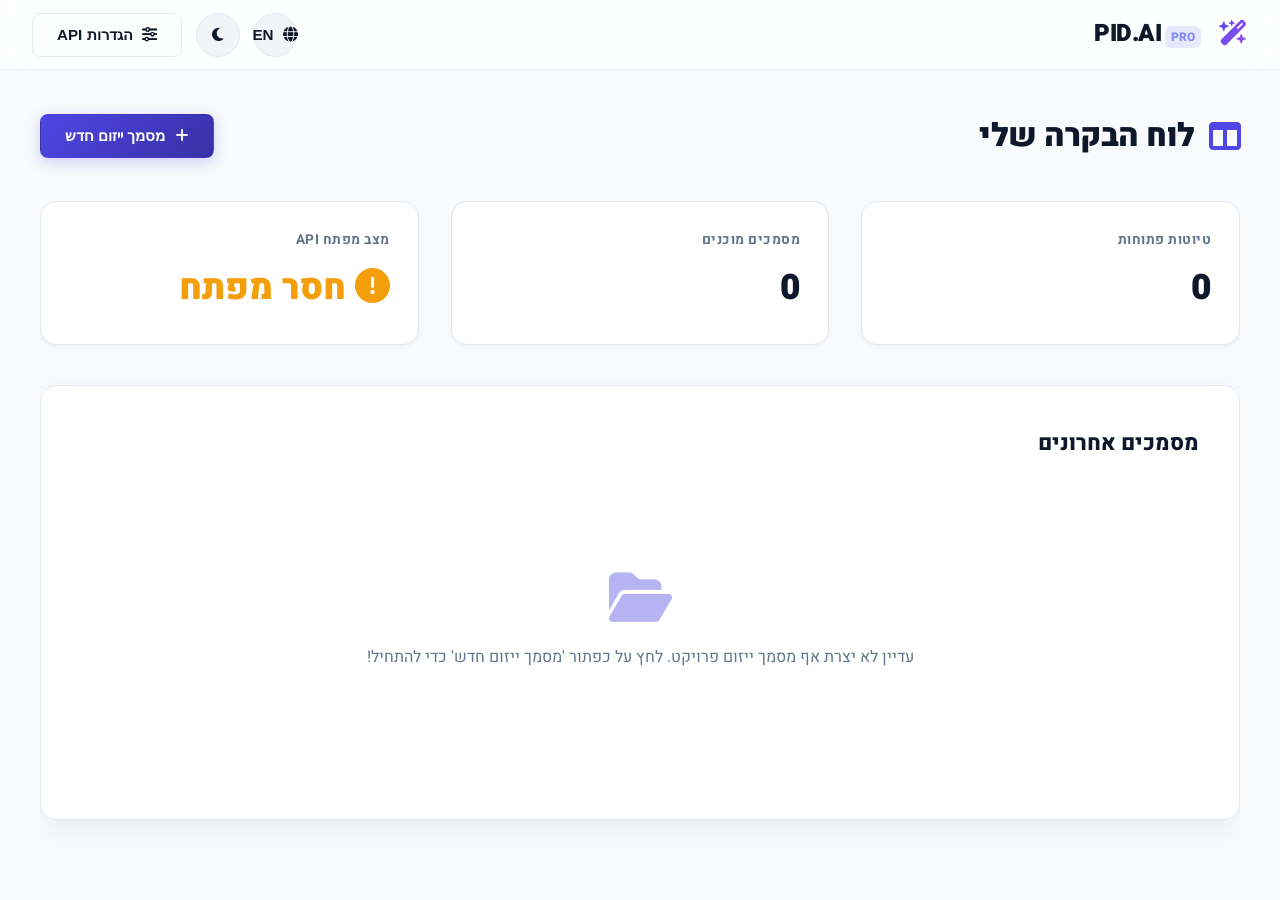
==== commit b3fa550c: "feat: add manual draft saving and wizard step persistence" ====
--- a/app.html
+++ b/app.html
@@ -357,6 +357,10 @@
                         <i class="fa-solid fa-chevron-right icon-right"></i>
                         <span data-i18n="wiz_btn_prev">הקודם</span>
                     </button>
+                    <button class="btn btn-outline" id="btn-wizard-save-draft">
+                        <i class="fa-solid fa-floppy-disk"></i>
+                        <span data-i18n="wiz_btn_save_draft">שמור טיוטה וצא</span>
+                    </button>
                     <button class="btn btn-outline-danger" id="btn-wizard-cancel" data-i18n="wiz_btn_cancel">ביטול וחזרה</button>
                     <button class="btn btn-primary" id="btn-wizard-next">
                         <span data-i18n="wiz_btn_next">הבא</span>
--- a/style.css
+++ b/style.css
@@ -1,5 +1,5 @@
 /* ==========================================================================
-   PID AI Generator - Premium Design System Stylesheet
+   PID AI Generator - Premium Design System Stylesheet (Enhanced UX/UI)
    ========================================================================== */
 
 /* --------------------------------------------------------------------------
@@ -17,24 +17,26 @@
     --color-primary-dark: #3730a3;  /* Dark Indigo */
     --color-secondary: #0d9488;    /* Teal */
     --color-secondary-light: #2dd4bf;
+    --color-accent: #a855f7;        /* Purple Accent */
     
     --color-success: #10b981;      /* Emerald */
     --color-warning: #f59e0b;      /* Amber */
     --color-danger: #ef4444;       /* Rose */
     
     --transition-fast: 0.15s ease;
-    --transition-normal: 0.25s cubic-bezier(0.4, 0, 0.2, 1);
-    --transition-slow: 0.4s cubic-bezier(0.4, 0, 0.2, 1);
-
-    --border-radius-sm: 6px;
-    --border-radius-md: 12px;
-    --border-radius-lg: 20px;
-    --border-radius-xl: 30px;
+    --transition-normal: 0.3s cubic-bezier(0.4, 0, 0.2, 1);
+    --transition-slow: 0.5s cubic-bezier(0.4, 0, 0.2, 1);
+
+    --border-radius-sm: 8px;
+    --border-radius-md: 16px;
+    --border-radius-lg: 24px;
+    --border-radius-xl: 32px;
     
-    --box-shadow-sm: 0 1px 3px rgba(0,0,0,0.1);
-    --box-shadow-md: 0 4px 6px -1px rgba(0,0,0,0.1), 0 2px 4px -1px rgba(0,0,0,0.06);
-    --box-shadow-lg: 0 10px 15px -3px rgba(0,0,0,0.1), 0 4px 6px -2px rgba(0,0,0,0.05);
-    --box-shadow-xl: 0 20px 25px -5px rgba(0,0,0,0.1), 0 10px 10px -5px rgba(0,0,0,0.04);
+    --box-shadow-sm: 0 2px 4px rgba(0,0,0,0.04);
+    --box-shadow-md: 0 4px 12px rgba(0,0,0,0.05), 0 2px 4px rgba(0,0,0,0.03);
+    --box-shadow-lg: 0 12px 24px -4px rgba(15, 23, 42, 0.08), 0 4px 12px -2px rgba(15, 23, 42, 0.03);
+    --box-shadow-xl: 0 24px 48px -12px rgba(0, 0, 0, 0.12), 0 8px 24px -4px rgba(0, 0, 0, 0.06);
+    --box-shadow-glow: 0 0 20px rgba(79, 70, 229, 0.25);
 }
 
 /* Light Theme Variables */
@@ -44,8 +46,8 @@
     --bg-header: rgba(255, 255, 255, 0.85);
     --bg-input: #f1f5f9;            /* Slate 100 */
     --bg-alt: #f1f5f9;
-    --bg-hover: #e2e8f0;
-    --border-color: #e2e8f0;        /* Slate 200 */
+    --bg-hover: #e2e8f0;            /* Slate 200 */
+    --border-color: #e2e8f0;        
     --border-color-focus: #818cf8;
     
     --text-primary: #0f172a;        /* Slate 900 */
@@ -53,30 +55,32 @@
     --text-muted: #64748b;          /* Slate 500 */
     --text-on-primary: #ffffff;
     
-    --glass-bg: rgba(255, 255, 255, 0.7);
+    --glass-bg: rgba(255, 255, 255, 0.75);
     --glass-border: rgba(241, 245, 249, 0.6);
-    --shadow-color: rgba(15, 23, 42, 0.08);
+    --shadow-color: rgba(15, 23, 42, 0.06);
+    --reader-bg: #e2e8f0;           /* Slate-200 backdrop for document preview */
 }
 
 /* Dark Theme Variables */
 body.dark-theme {
-    --bg-app: #0b0f19;              /* Deep Dark Slate */
-    --bg-card: #151b2c;             /* Dark Card */
-    --bg-header: rgba(11, 15, 25, 0.85);
-    --bg-input: #1e2640;            /* Dark Input */
-    --bg-alt: #131929;
-    --bg-hover: #222c4a;
-    --border-color: #263152;        /* Darker Blue-Grey */
+    --bg-app: #090d16;              /* Deep Slate Black */
+    --bg-card: #111827;             /* Charcoal */
+    --bg-header: rgba(9, 13, 22, 0.85);
+    --bg-input: #1f2937;            
+    --bg-alt: #161e2d;
+    --bg-hover: #273549;
+    --border-color: #243048;        
     --border-color-focus: #6366f1;
     
-    --text-primary: #f8fafc;        /* Off-white */
-    --text-secondary: #cbd5e1;      /* Light Grey */
-    --text-muted: #94a3b8;          /* Slate 400 */
+    --text-primary: #f9fafb;        
+    --text-secondary: #d1d5db;      
+    --text-muted: #9ca3af;          
     --text-on-primary: #ffffff;
     
-    --glass-bg: rgba(21, 27, 44, 0.7);
-    --glass-border: rgba(38, 49, 82, 0.5);
-    --shadow-color: rgba(0, 0, 0, 0.35);
+    --glass-bg: rgba(17, 24, 39, 0.75);
+    --glass-border: rgba(36, 48, 72, 0.5);
+    --shadow-color: rgba(0, 0, 0, 0.4);
+    --reader-bg: #05070c;           /* Pitch black reader background */
 }
 
 /* --------------------------------------------------------------------------
@@ -90,17 +94,8 @@
     scrollbar-color: var(--border-color) transparent;
 }
 
-/* Scrollbar Customization */
-::-webkit-scrollbar {
-    width: 6px;
-    height: 6px;
-}
-::-webkit-scrollbar-track {
-    background: transparent;
-}
-::-webkit-scrollbar-thumb {
-    background-color: var(--border-color);
-    border-radius: 3px;
+html {
+    scroll-behavior: smooth;
 }
 
 body {
@@ -112,7 +107,6 @@
     overflow-x: hidden;
 }
 
-/* Language-specific modifications (for English view) */
 body.lang-en {
     font-family: var(--font-english);
     direction: ltr;
@@ -129,6 +123,23 @@
 }
 a:hover {
     color: var(--color-primary-light);
+}
+
+/* Scrollbar styling */
+::-webkit-scrollbar {
+    width: 8px;
+    height: 8px;
+}
+::-webkit-scrollbar-track {
+    background: transparent;
+}
+::-webkit-scrollbar-thumb {
+    background-color: var(--border-color);
+    border-radius: 4px;
+    transition: background-color var(--transition-fast);
+}
+::-webkit-scrollbar-thumb:hover {
+    background-color: var(--text-muted);
 }
 
 /* --------------------------------------------------------------------------
@@ -143,7 +154,7 @@
 
 .grid {
     display: grid;
-    gap: 2rem;
+    gap: 2.5rem;
 }
 .grid-3 {
     grid-template-columns: repeat(auto-fit, minmax(320px, 1fr));
@@ -153,38 +164,43 @@
     background-color: var(--bg-card);
     border: 1px solid var(--border-color);
     border-radius: var(--border-radius-md);
-    box-shadow: 0 4px 20px var(--shadow-color);
-    padding: 2rem;
+    box-shadow: 0 8px 30px var(--shadow-color);
+    padding: 2.5rem;
     transition: transform var(--transition-normal), box-shadow var(--transition-normal), border-color var(--transition-normal);
 }
 
-/* Button Component Styles */
+/* Enhanced Buttons with dynamic physics */
 .btn {
     display: inline-flex;
     align-items: center;
     justify-content: center;
-    gap: 0.5rem;
-    padding: 0.625rem 1.25rem;
+    gap: 0.6rem;
+    padding: 0.75rem 1.5rem;
     border-radius: var(--border-radius-sm);
-    font-weight: 500;
+    font-weight: 600;
     font-size: 0.95rem;
     cursor: pointer;
     transition: all var(--transition-normal);
     border: 1px solid transparent;
+    user-select: none;
 }
 .btn-lg {
-    padding: 0.875rem 2rem;
+    padding: 1rem 2.25rem;
     font-size: 1.05rem;
     border-radius: var(--border-radius-md);
 }
 .btn-primary {
-    background-color: var(--color-primary);
+    background: linear-gradient(135deg, var(--color-primary), var(--color-primary-dark));
     color: var(--text-on-primary);
+    box-shadow: 0 4px 14px rgba(79, 70, 229, 0.25);
 }
 .btn-primary:hover {
-    background-color: var(--color-primary-light);
-    transform: translateY(-2px);
-    box-shadow: 0 4px 12px rgba(79, 70, 229, 0.35);
+    background: linear-gradient(135deg, var(--color-primary-light), var(--color-primary));
+    transform: translateY(-3px) scale(1.02);
+    box-shadow: 0 6px 20px rgba(79, 70, 229, 0.4);
+}
+.btn-primary:active {
+    transform: translateY(-1px) scale(0.98);
 }
 .btn-secondary {
     background-color: var(--bg-input);
@@ -193,7 +209,11 @@
 }
 .btn-secondary:hover {
     background-color: var(--bg-hover);
-    transform: translateY(-2px);
+    transform: translateY(-3px);
+    border-color: var(--text-muted);
+}
+.btn-secondary:active {
+    transform: translateY(-1px);
 }
 .btn-outline {
     background-color: transparent;
@@ -203,6 +223,7 @@
 .btn-outline:hover {
     background-color: var(--bg-hover);
     border-color: var(--text-muted);
+    transform: translateY(-2px);
 }
 .btn-outline-danger {
     background-color: transparent;
@@ -211,27 +232,35 @@
 }
 .btn-outline-danger:hover {
     background-color: rgba(239, 68, 68, 0.08);
+    transform: translateY(-2px);
 }
 .btn-icon {
     padding: 0.5rem;
     border-radius: 50%;
-    width: 40px;
-    height: 40px;
+    width: 44px;
+    height: 44px;
     background-color: var(--bg-input);
     color: var(--text-primary);
     border-color: var(--border-color);
+    display: inline-flex;
+    align-items: center;
+    justify-content: center;
 }
 .btn-icon:hover {
     background-color: var(--bg-hover);
     color: var(--color-primary);
+    transform: rotate(15deg);
 }
 .btn-icon-only {
     padding: 0.5rem;
-    width: 36px;
-    height: 36px;
+    width: 38px;
+    height: 38px;
     display: flex;
     align-items: center;
     justify-content: center;
+}
+.btn-icon-only:hover {
+    transform: scale(1.1);
 }
 .btn-link {
     background: none;
@@ -240,6 +269,7 @@
     font-weight: 500;
     cursor: pointer;
     padding: 0.5rem;
+    transition: color var(--transition-fast);
 }
 .btn-link:hover {
     color: var(--text-primary);
@@ -264,8 +294,8 @@
     right: 0;
     height: 70px;
     background-color: var(--bg-header);
-    backdrop-filter: blur(12px);
-    -webkit-backdrop-filter: blur(12px);
+    backdrop-filter: blur(16px);
+    -webkit-backdrop-filter: blur(16px);
     border-bottom: 1px solid var(--border-color);
     z-index: 100;
     transition: background-color var(--transition-normal), border-color var(--transition-normal);
@@ -289,24 +319,31 @@
     user-select: none;
 }
 .logo-icon {
-    font-size: 1.5rem;
-    background: linear-gradient(135deg, var(--color-primary), var(--color-secondary));
+    font-size: 1.6rem;
+    background: linear-gradient(135deg, var(--color-primary), var(--color-accent));
     -webkit-background-clip: text;
     -webkit-text-fill-color: transparent;
-}
+    animation: spinSparkle 6s linear infinite;
+}
+
+@keyframes spinSparkle {
+    0%, 100% { transform: scale(1) rotate(0deg); }
+    50% { transform: scale(1.1) rotate(10deg); }
+}
+
 .logo-title {
     font-weight: 900;
-    font-size: 1.4rem;
+    font-size: 1.5rem;
     letter-spacing: -0.5px;
     color: var(--text-primary);
 }
 .logo-badge {
-    font-size: 0.7rem;
-    font-weight: 700;
-    padding: 1px 5px;
-    border-radius: 4px;
-    background-color: rgba(79, 70, 229, 0.15);
-    color: var(--color-primary);
+    font-size: 0.75rem;
+    font-weight: 800;
+    padding: 2px 6px;
+    border-radius: 6px;
+    background-color: rgba(79, 70, 229, 0.12);
+    color: var(--color-primary-light);
     margin-right: 0.35rem;
 }
 body.lang-en .logo-badge {
@@ -316,45 +353,62 @@
 
 .nav-links {
     display: flex;
-    gap: 2rem;
+    gap: 2.5rem;
 }
 .nav-link {
     font-size: 0.95rem;
-    font-weight: 500;
+    font-weight: 600;
     color: var(--text-secondary);
-    transition: color var(--transition-fast);
+    position: relative;
+    padding: 0.25rem 0;
+}
+.nav-link::after {
+    content: '';
+    position: absolute;
+    bottom: 0;
+    left: 0;
+    width: 100%;
+    height: 2px;
+    background-color: var(--color-primary);
+    transform: scaleX(0);
+    transition: transform var(--transition-normal);
+    transform-origin: right;
 }
 .nav-link:hover {
-    color: var(--color-primary);
+    color: var(--text-primary);
+}
+.nav-link:hover::after {
+    transform: scaleX(1);
+    transform-origin: left;
 }
 
 .header-actions {
     display: flex;
     align-items: center;
-    gap: 0.75rem;
+    gap: 0.85rem;
 }
 
 .arrow-icon {
     transition: transform var(--transition-normal);
 }
 .btn-primary:hover .arrow-icon {
-    transform: translateX(-4px);
+    transform: translateX(-5px);
 }
 body.lang-en .btn-primary:hover .arrow-icon {
-    transform: translateX(4px);
+    transform: translateX(5px);
 }
 
 /* --------------------------------------------------------------------------
    5. View 1: Landing Page Styles
    -------------------------------------------------------------------------- */
 #view-landing {
-    padding-top: 70px; /* offset fixed header */
+    padding-top: 70px;
 }
 
 /* Hero Section */
 .hero-section {
     position: relative;
-    padding: 6rem 0 4rem;
+    padding: 7rem 0 5rem;
     overflow: hidden;
 }
 .hero-bg-glow {
@@ -362,18 +416,18 @@
     top: -20%;
     left: 50%;
     transform: translateX(-50%);
-    width: 600px;
-    height: 600px;
+    width: 700px;
+    height: 700px;
     border-radius: 50%;
-    background: radial-gradient(circle, rgba(79, 70, 229, 0.12) 0%, rgba(13, 148, 136, 0.05) 50%, rgba(0,0,0,0) 100%);
+    background: radial-gradient(circle, rgba(79, 70, 229, 0.15) 0%, rgba(168, 85, 247, 0.06) 50%, rgba(0,0,0,0) 100%);
     z-index: -1;
-    filter: blur(50px);
+    filter: blur(60px);
 }
 .hero-container {
     display: flex;
     align-items: center;
     justify-content: space-between;
-    gap: 4rem;
+    gap: 5rem;
 }
 .hero-content {
     flex: 1.2;
@@ -381,50 +435,52 @@
 .badge-pill {
     display: inline-flex;
     align-items: center;
-    gap: 0.5rem;
-    padding: 0.5rem 1rem;
+    gap: 0.6rem;
+    padding: 0.6rem 1.25rem;
     background-color: var(--bg-hover);
     border: 1px solid var(--border-color);
     border-radius: var(--border-radius-xl);
     font-size: 0.85rem;
-    font-weight: 600;
+    font-weight: 700;
     color: var(--color-primary-light);
-    margin-bottom: 1.5rem;
+    margin-bottom: 2rem;
+    box-shadow: var(--box-shadow-sm);
 }
 .hero-title {
-    font-size: 3rem;
-    line-height: 1.15;
+    font-size: 3.25rem;
+    line-height: 1.2;
     font-weight: 900;
     margin-bottom: 1.5rem;
-    letter-spacing: -1px;
+    letter-spacing: -1.5px;
 }
 .gradient-text {
-    background: linear-gradient(135deg, var(--color-primary), var(--color-secondary));
+    background: linear-gradient(135deg, var(--color-primary), var(--color-accent));
     -webkit-background-clip: text;
     -webkit-text-fill-color: transparent;
 }
 .hero-subtitle {
-    font-size: 1.15rem;
+    font-size: 1.2rem;
     color: var(--text-secondary);
-    margin-bottom: 2.5rem;
-    max-width: 600px;
+    margin-bottom: 3rem;
+    max-width: 620px;
+    line-height: 1.7;
 }
 .hero-ctas {
     display: flex;
-    gap: 1rem;
-    margin-bottom: 2.5rem;
+    gap: 1.25rem;
+    margin-bottom: 3rem;
 }
 .hero-meta-benefits {
     display: flex;
-    gap: 1.5rem;
-    font-size: 0.85rem;
+    gap: 2rem;
+    font-size: 0.9rem;
     color: var(--text-muted);
 }
 .hero-meta-benefits i {
-    color: var(--color-secondary);
-}
-
-/* Mockup Layout */
+    color: var(--color-secondary-light);
+}
+
+/* Floating Mockup Styling */
 .hero-mockup-wrapper {
     flex: 1;
     perspective: 1000px;
@@ -433,39 +489,50 @@
     background-color: var(--bg-card);
     border: 1px solid var(--border-color);
     border-radius: var(--border-radius-md);
-    box-shadow: 0 25px 50px -12px rgba(0, 0, 0, 0.25);
+    box-shadow: var(--box-shadow-xl);
     overflow: hidden;
     transform: rotateY(-8deg) rotateX(4deg);
-    transition: transform var(--transition-normal);
+    transition: transform var(--transition-slow), box-shadow var(--transition-slow);
+    animation: floatMockup 6s ease-in-out infinite;
 }
 .hero-mockup:hover {
-    transform: rotateY(0deg) rotateX(0deg);
-}
+    transform: rotateY(0deg) rotateX(0deg) scale(1.02);
+    box-shadow: 0 30px 60px rgba(0, 0, 0, 0.2);
+}
+
+@keyframes floatMockup {
+    0%, 100% { transform: rotateY(-8deg) rotateX(4deg) translateY(0); }
+    50% { transform: rotateY(-8deg) rotateX(4deg) translateY(-12px); }
+}
+
 .mockup-header {
     background-color: var(--bg-input);
-    height: 30px;
+    height: 36px;
     border-bottom: 1px solid var(--border-color);
     display: flex;
     align-items: center;
-    padding: 0 1rem;
+    padding: 0 1.25rem;
 }
 .mockup-dots span {
     display: inline-block;
-    width: 8px;
-    height: 8px;
+    width: 9px;
+    height: 9px;
     border-radius: 50%;
-    background-color: #cbd5e1;
-    margin-left: 4px;
+    background-color: #e2e8f0;
+    margin-left: 5px;
+}
+body.dark-theme .mockup-dots span {
+    background-color: #374151;
 }
 body.lang-en .mockup-dots span {
     margin-left: 0;
-    margin-right: 4px;
+    margin-right: 5px;
 }
 .mockup-address-bar {
     background-color: var(--bg-card);
-    font-size: 0.7rem;
-    padding: 2px 1rem;
-    border-radius: 4px;
+    font-size: 0.75rem;
+    padding: 3px 1.25rem;
+    border-radius: 6px;
     color: var(--text-muted);
     margin-right: auto;
     font-family: var(--font-mono);
@@ -476,48 +543,48 @@
 }
 .mockup-content {
     display: flex;
-    height: 250px;
+    height: 280px;
 }
 .mockup-sidebar {
-    width: 60px;
+    width: 64px;
     border-left: 1px solid var(--border-color);
     background-color: var(--bg-alt);
-    padding: 1rem 0.5rem;
+    padding: 1.25rem 0.6rem;
     display: flex;
     flex-direction: column;
-    gap: 0.5rem;
+    gap: 0.6rem;
 }
 body.lang-en .mockup-sidebar {
     border-left: none;
     border-right: 1px solid var(--border-color);
 }
 .mockup-item {
-    height: 12px;
-    border-radius: 3px;
+    height: 14px;
+    border-radius: 4px;
     background-color: var(--border-color);
 }
 .mockup-item.active {
-    background-color: var(--color-primary-light);
+    background: linear-gradient(90deg, var(--color-primary), var(--color-primary-light));
 }
 .mockup-body {
     flex: 1;
-    padding: 1.5rem;
+    padding: 1.75rem;
     display: flex;
     flex-direction: column;
-    gap: 1rem;
+    gap: 1.25rem;
 }
 .mockup-steps {
     display: flex;
     align-items: center;
-    gap: 0.5rem;
+    gap: 0.6rem;
 }
 .mock-step {
-    width: 16px;
-    height: 16px;
+    width: 18px;
+    height: 18px;
     border-radius: 50%;
     background-color: var(--border-color);
     color: var(--text-muted);
-    font-size: 0.6rem;
+    font-size: 0.65rem;
     display: flex;
     align-items: center;
     justify-content: center;
@@ -528,53 +595,53 @@
 }
 .mock-line {
     flex: 1;
-    height: 1px;
+    height: 2px;
     background-color: var(--border-color);
 }
 .mockup-form-group {
     display: flex;
     flex-direction: column;
-    gap: 0.25rem;
+    gap: 0.4rem;
 }
 .mock-label {
-    height: 8px;
-    border-radius: 2px;
+    height: 10px;
+    border-radius: 3px;
     background-color: var(--border-color);
 }
 .mock-input, .mock-textarea {
     border: 1px solid var(--border-color);
-    border-radius: 4px;
+    border-radius: 6px;
     background-color: var(--bg-alt);
-    padding: 0.5rem;
-    font-size: 0.75rem;
+    padding: 0.6rem;
+    font-size: 0.8rem;
 }
 .mock-textarea {
     background: repeating-linear-gradient(
         0deg,
         transparent,
-        transparent 15px,
-        var(--border-color) 15px,
-        var(--border-color) 16px
+        transparent 18px,
+        var(--border-color) 18px,
+        var(--border-color) 19px
     );
 }
 .mockup-footer {
     display: flex;
     align-items: center;
-    gap: 0.5rem;
+    gap: 0.6rem;
     margin-top: auto;
 }
 .mock-btn {
-    height: 24px;
-    border-radius: 4px;
+    height: 28px;
+    border-radius: 6px;
     background-color: var(--border-color);
 }
 .mock-btn.primary {
-    background-color: var(--color-primary);
-}
-
-/* Features Cards */
+    background: linear-gradient(135deg, var(--color-primary), var(--color-accent));
+}
+
+/* Features Grid */
 .section-container {
-    padding: 6rem 2rem;
+    padding: 7rem 2rem;
     max-width: 1400px;
     margin: 0 auto;
 }
@@ -584,122 +651,164 @@
     border-bottom: 1px solid var(--border-color);
 }
 .section-title {
-    font-size: 2.25rem;
+    font-size: 2.5rem;
     font-weight: 900;
     text-align: center;
-    margin-bottom: 0.75rem;
+    margin-bottom: 1rem;
+    letter-spacing: -0.5px;
 }
 .section-subtitle {
-    font-size: 1.1rem;
+    font-size: 1.15rem;
     color: var(--text-secondary);
     text-align: center;
-    margin-bottom: 4rem;
-    max-width: 700px;
+    margin-bottom: 5rem;
+    max-width: 750px;
     margin-left: auto;
     margin-right: auto;
-}
+    line-height: 1.7;
+}
+
+/* Enhanced Features Card with sliding colored top indicator */
 .feat-card {
-    transition: transform var(--transition-normal), box-shadow var(--transition-normal);
+    position: relative;
+    overflow: hidden;
+    transition: transform var(--transition-normal), box-shadow var(--transition-normal), border-color var(--transition-normal);
+}
+.feat-card::before {
+    content: '';
+    position: absolute;
+    top: 0;
+    left: 0;
+    right: 0;
+    height: 4px;
+    background: linear-gradient(90deg, var(--color-primary), var(--color-accent));
+    transform: scaleX(0);
+    transition: transform var(--transition-normal);
+    transform-origin: right;
+}
+body.lang-en .feat-card::before {
+    transform-origin: left;
 }
 .feat-card:hover {
     transform: translateY(-8px);
-    box-shadow: 0 20px 40px var(--shadow-color);
+    box-shadow: var(--box-shadow-xl);
     border-color: var(--color-primary-light);
 }
+.feat-card:hover::before {
+    transform: scaleX(1);
+}
 .feat-icon {
-    font-size: 2rem;
+    font-size: 2.25rem;
     color: var(--color-primary);
-    margin-bottom: 1.5rem;
+    margin-bottom: 1.75rem;
     display: inline-block;
+    transition: transform var(--transition-normal);
+}
+.feat-card:hover .feat-icon {
+    transform: scale(1.1) rotate(5deg);
+    color: var(--color-accent);
 }
 .feat-card h3 {
-    font-size: 1.25rem;
-    margin-bottom: 0.75rem;
-    font-weight: 700;
+    font-size: 1.3rem;
+    margin-bottom: 1rem;
+    font-weight: 800;
 }
 .feat-card p {
     color: var(--text-secondary);
     font-size: 0.95rem;
+    line-height: 1.6;
 }
 
 /* Steps Flow */
 .steps-flow {
     display: grid;
     grid-template-columns: repeat(auto-fit, minmax(240px, 1fr));
-    gap: 2rem;
+    gap: 2.5rem;
 }
 .step-card {
     position: relative;
-    padding: 2.5rem 1.5rem 1.5rem;
+    padding: 3rem 2rem 2rem;
     background-color: var(--bg-card);
     border: 1px solid var(--border-color);
     border-radius: var(--border-radius-md);
-    box-shadow: 0 4px 6px var(--shadow-color);
+    box-shadow: var(--box-shadow-md);
+    transition: transform var(--transition-normal);
+}
+.step-card:hover {
+    transform: translateY(-5px);
 }
 .step-num {
     position: absolute;
-    top: -20px;
-    right: 20px;
-    width: 44px;
-    height: 44px;
+    top: -22px;
+    right: 22px;
+    width: 48px;
+    height: 48px;
     border-radius: 50%;
-    background: linear-gradient(135deg, var(--color-primary), var(--color-secondary));
+    background: linear-gradient(135deg, var(--color-primary), var(--color-accent));
     color: white;
     font-weight: 900;
-    font-size: 1.2rem;
+    font-size: 1.3rem;
     display: flex;
     align-items: center;
     justify-content: center;
-    box-shadow: 0 4px 10px rgba(79, 70, 229, 0.2);
+    box-shadow: 0 4px 14px rgba(79, 70, 229, 0.35);
+    transition: transform var(--transition-normal);
+}
+.step-card:hover .step-num {
+    transform: scale(1.1) rotate(-10deg);
 }
 body.lang-en .step-num {
     right: auto;
-    left: 20px;
+    left: 22px;
 }
 .step-card h3 {
-    margin-bottom: 0.75rem;
-    font-size: 1.15rem;
+    margin-bottom: 1rem;
+    font-size: 1.2rem;
+    font-weight: 700;
 }
 .step-card p {
-    font-size: 0.9rem;
+    font-size: 0.95rem;
     color: var(--text-secondary);
+    line-height: 1.6;
 }
 
 /* Security Highlight Banner */
 .security-card {
-    background: linear-gradient(135deg, rgba(79, 70, 229, 0.08), rgba(13, 148, 136, 0.08));
+    background: linear-gradient(135deg, rgba(79, 70, 229, 0.06), rgba(168, 85, 247, 0.06));
     border: 1px solid var(--border-color);
     border-radius: var(--border-radius-lg);
-    padding: 3rem;
+    padding: 3.5rem;
+    position: relative;
 }
 .security-content h2 {
-    font-size: 1.8rem;
-    margin-bottom: 1rem;
-    display: flex;
-    align-items: center;
-    gap: 0.75rem;
+    font-size: 2rem;
+    margin-bottom: 1.25rem;
+    display: flex;
+    align-items: center;
+    gap: 0.85rem;
 }
 .security-lock-icon {
     color: var(--color-primary);
 }
 .security-content p {
     color: var(--text-secondary);
-    margin-bottom: 1rem;
-    font-size: 1.05rem;
-    max-width: 900px;
+    margin-bottom: 1.25rem;
+    font-size: 1.1rem;
+    max-width: 950px;
+    line-height: 1.7;
 }
 .security-highlights {
     display: flex;
     flex-wrap: wrap;
-    gap: 2rem;
-    margin-top: 2rem;
-    font-weight: 600;
+    gap: 2.5rem;
+    margin-top: 2.5rem;
+    font-weight: 700;
     color: var(--text-primary);
 }
 .security-highlights span {
     display: flex;
     align-items: center;
-    gap: 0.5rem;
+    gap: 0.6rem;
 }
 .security-highlights i {
     color: var(--color-success);
@@ -707,7 +816,7 @@
 
 .landing-footer {
     border-top: 1px solid var(--border-color);
-    padding: 2.5rem 0;
+    padding: 3rem 0;
     background-color: var(--bg-card);
 }
 .footer-container {
@@ -716,11 +825,14 @@
     align-items: center;
 }
 .footer-brand {
-    font-weight: 800;
-    font-size: 1.2rem;
+    font-weight: 900;
+    font-size: 1.3rem;
+    display: flex;
+    align-items: center;
+    gap: 0.5rem;
 }
 .landing-footer p {
-    font-size: 0.85rem;
+    font-size: 0.9rem;
     color: var(--text-muted);
 }
 
@@ -745,7 +857,7 @@
     display: flex;
     flex-direction: column;
     overflow: hidden;
-    padding: 2rem;
+    padding: 2.5rem;
     max-width: 1400px;
     margin: 0 auto;
     width: 100%;
@@ -755,15 +867,16 @@
     display: flex;
     align-items: center;
     justify-content: space-between;
-    margin-bottom: 2rem;
+    margin-bottom: 2.5rem;
     flex-shrink: 0;
 }
 .panel-title {
-    font-size: 1.75rem;
-    font-weight: 800;
-    display: flex;
-    align-items: center;
-    gap: 0.75rem;
+    font-size: 2rem;
+    font-weight: 900;
+    display: flex;
+    align-items: center;
+    gap: 0.85rem;
+    letter-spacing: -0.5px;
 }
 .panel-title i {
     color: var(--color-primary);
@@ -775,35 +888,41 @@
 .dashboard-grid {
     display: flex;
     flex-direction: column;
-    gap: 2rem;
+    gap: 2.5rem;
     overflow-y: auto;
-    padding-bottom: 2rem;
+    padding-bottom: 2.5rem;
     flex: 1;
 }
 
 .stats-row {
     display: grid;
     grid-template-columns: repeat(auto-fit, minmax(240px, 1fr));
-    gap: 1.5rem;
+    gap: 2rem;
 }
 .stat-card {
     background-color: var(--bg-card);
     border: 1px solid var(--border-color);
     border-radius: var(--border-radius-md);
-    padding: 1.5rem;
+    padding: 1.75rem;
     display: flex;
     flex-direction: column;
     box-shadow: var(--box-shadow-sm);
+    transition: transform var(--transition-normal), box-shadow var(--transition-normal);
+}
+.stat-card:hover {
+    transform: translateY(-3px);
+    box-shadow: var(--box-shadow-md);
 }
 .stat-label {
     font-size: 0.85rem;
     color: var(--text-muted);
-    font-weight: 600;
+    font-weight: 700;
     text-transform: uppercase;
+    letter-spacing: 0.5px;
 }
 .stat-val {
-    font-size: 1.8rem;
-    font-weight: 800;
+    font-size: 2.2rem;
+    font-weight: 900;
     margin-top: 0.5rem;
 }
 
@@ -811,15 +930,15 @@
     flex: 1;
     display: flex;
     flex-direction: column;
-    min-height: 350px;
+    min-height: 380px;
 }
 .card-title {
-    font-size: 1.2rem;
-    font-weight: 700;
-    margin-bottom: 1.5rem;
-    display: flex;
-    align-items: center;
-    gap: 0.5rem;
+    font-size: 1.35rem;
+    font-weight: 800;
+    margin-bottom: 1.75rem;
+    display: flex;
+    align-items: center;
+    gap: 0.6rem;
 }
 .history-list-wrapper {
     flex: 1;
@@ -830,14 +949,15 @@
     flex-direction: column;
     align-items: center;
     justify-content: center;
-    padding: 4rem 2rem;
+    padding: 5rem 2rem;
     color: var(--text-muted);
     text-align: center;
 }
 .empty-icon {
-    font-size: 3rem;
-    margin-bottom: 1rem;
-    opacity: 0.5;
+    font-size: 3.5rem;
+    margin-bottom: 1.25rem;
+    opacity: 0.4;
+    color: var(--color-primary);
 }
 
 /* History Table Styles */
@@ -850,13 +970,14 @@
     text-align: left;
 }
 .history-table th, .history-table td {
-    padding: 1rem;
+    padding: 1.25rem 1rem;
     border-bottom: 1px solid var(--border-color);
 }
 .history-table th {
-    font-weight: 600;
+    font-weight: 700;
     color: var(--text-muted);
     font-size: 0.85rem;
+    text-transform: uppercase;
 }
 .history-table td {
     font-size: 0.95rem;
@@ -869,29 +990,29 @@
 }
 .priority-tag {
     display: inline-block;
-    padding: 2px 8px;
-    border-radius: 4px;
+    padding: 3px 10px;
+    border-radius: 6px;
     font-size: 0.8rem;
-    font-weight: 600;
-}
-.priority-tag.critical { background-color: rgba(239, 68, 68, 0.15); color: var(--color-danger); }
-.priority-tag.high { background-color: rgba(245, 158, 11, 0.15); color: var(--color-warning); }
-.priority-tag.medium { background-color: rgba(79, 70, 229, 0.15); color: var(--color-primary); }
-.priority-tag.low { background-color: rgba(16, 185, 129, 0.15); color: var(--color-success); }
+    font-weight: 700;
+}
+.priority-tag.critical { background-color: rgba(239, 68, 68, 0.12); color: var(--color-danger); }
+.priority-tag.high { background-color: rgba(245, 158, 11, 0.12); color: var(--color-warning); }
+.priority-tag.medium { background-color: rgba(79, 70, 229, 0.12); color: var(--color-primary-light); }
+.priority-tag.low { background-color: rgba(16, 185, 129, 0.12); color: var(--color-success); }
 
 .status-tag {
     display: inline-block;
-    padding: 2px 8px;
-    border-radius: 4px;
+    padding: 3px 10px;
+    border-radius: 6px;
     font-size: 0.8rem;
-    font-weight: 600;
-}
-.status-tag.completed { background-color: rgba(16, 185, 129, 0.15); color: var(--color-success); }
-.status-tag.draft { background-color: rgba(100, 116, 139, 0.15); color: var(--text-muted); }
+    font-weight: 700;
+}
+.status-tag.completed { background-color: rgba(16, 185, 129, 0.12); color: var(--color-success); }
+.status-tag.draft { background-color: rgba(100, 116, 139, 0.12); color: var(--text-muted); }
 
 .history-actions {
     display: flex;
-    gap: 0.5rem;
+    gap: 0.6rem;
     justify-content: flex-end;
 }
 
@@ -899,7 +1020,7 @@
    8. Form Wizard & Form Inputs
    -------------------------------------------------------------------------- */
 #panel-wizard {
-    padding-bottom: 1rem;
+    padding-bottom: 1.5rem;
 }
 
 /* Wizard Header tracker */
@@ -907,18 +1028,19 @@
     display: flex;
     align-items: center;
     justify-content: space-between;
-    margin-bottom: 2rem;
+    margin-bottom: 2.5rem;
     background-color: var(--bg-card);
     border: 1px solid var(--border-color);
-    padding: 1.25rem 2rem;
+    padding: 1.5rem 2.5rem;
     border-radius: var(--border-radius-md);
     flex-shrink: 0;
+    box-shadow: var(--box-shadow-sm);
 }
 .tracker-step {
     display: flex;
     align-items: center;
-    gap: 0.75rem;
-    opacity: 0.5;
+    gap: 0.85rem;
+    opacity: 0.45;
     transition: opacity var(--transition-normal);
 }
 .tracker-step.active {
@@ -928,23 +1050,24 @@
     opacity: 0.8;
 }
 .step-badge {
-    width: 28px;
-    height: 28px;
+    width: 32px;
+    height: 32px;
     border-radius: 50%;
     background-color: var(--bg-input);
     border: 1px solid var(--border-color);
     color: var(--text-secondary);
-    font-weight: 700;
+    font-weight: 800;
     display: flex;
     align-items: center;
     justify-content: center;
     transition: all var(--transition-normal);
 }
 .tracker-step.active .step-badge {
-    background-color: var(--color-primary);
+    background: linear-gradient(135deg, var(--color-primary), var(--color-accent));
     color: white;
-    border-color: var(--color-primary);
-    box-shadow: 0 0 10px rgba(79, 70, 229, 0.3);
+    border-color: transparent;
+    box-shadow: var(--box-shadow-glow);
+    animation: badgePulse 2s infinite;
 }
 .tracker-step.completed .step-badge {
     background-color: var(--color-success);
@@ -952,23 +1075,29 @@
     border-color: var(--color-success);
 }
 .step-name {
-    font-weight: 600;
-    font-size: 0.9rem;
+    font-weight: 700;
+    font-size: 0.95rem;
 }
 .tracker-line {
     flex: 1;
-    height: 2px;
+    height: 3px;
     background-color: var(--border-color);
-    margin: 0 1.5rem;
+    margin: 0 2rem;
+    border-radius: 1.5px;
 }
 .tracker-step.completed + .tracker-line {
     background-color: var(--color-success);
+}
+
+@keyframes badgePulse {
+    0%, 100% { box-shadow: 0 0 5px rgba(79, 70, 229, 0.4); }
+    50% { box-shadow: 0 0 15px rgba(79, 70, 229, 0.8); }
 }
 
 .wizard-content-card {
     flex: 1;
     overflow-y: auto;
-    padding: 2.5rem;
+    padding: 3rem;
 }
 
 .wizard-step-form {
@@ -980,41 +1109,44 @@
 }
 
 @keyframes fadeSlideIn {
-    from { opacity: 0; transform: translateY(10px); }
+    from { opacity: 0; transform: translateY(12px); }
     to { opacity: 1; transform: translateY(0); }
 }
 
 .step-title {
-    font-size: 1.4rem;
-    font-weight: 700;
-    margin-bottom: 0.5rem;
-    display: flex;
-    align-items: center;
-    gap: 0.5rem;
+    font-size: 1.5rem;
+    font-weight: 800;
+    margin-bottom: 0.6rem;
+    display: flex;
+    align-items: center;
+    gap: 0.6rem;
+}
+.step-title i {
+    color: var(--color-primary-light);
 }
 .step-description {
     font-size: 0.95rem;
     color: var(--text-secondary);
-    margin-bottom: 2rem;
+    margin-bottom: 2.5rem;
 }
 
 /* Wizard Forms Styling */
 .form-row {
     display: flex;
-    gap: 1.5rem;
-    margin-bottom: 1.5rem;
+    gap: 2rem;
+    margin-bottom: 1.75rem;
 }
 .form-group {
     flex: 1;
     display: flex;
     flex-direction: column;
-    gap: 0.5rem;
-    margin-bottom: 1.5rem;
+    gap: 0.6rem;
+    margin-bottom: 1.75rem;
 }
 .flex-2 { flex: 2; }
 
 label {
-    font-weight: 600;
+    font-weight: 700;
     font-size: 0.9rem;
     color: var(--text-secondary);
 }
@@ -1023,7 +1155,7 @@
     color: var(--color-danger);
 }
 .field-help {
-    font-size: 0.8rem;
+    font-size: 0.825rem;
     color: var(--text-muted);
 }
 
@@ -1034,7 +1166,7 @@
 select,
 textarea {
     width: 100%;
-    padding: 0.75rem 1rem;
+    padding: 0.85rem 1.25rem;
     background-color: var(--bg-input);
     border: 1px solid var(--border-color);
     border-radius: var(--border-radius-sm);
@@ -1049,7 +1181,11 @@
     outline: none;
     background-color: var(--bg-card);
     border-color: var(--border-color-focus);
-    box-shadow: 0 0 0 3px rgba(79, 70, 229, 0.15);
+    box-shadow: 0 0 0 4px rgba(79, 70, 229, 0.18);
+}
+.input-error {
+    border-color: var(--color-danger) !important;
+    box-shadow: 0 0 0 4px rgba(239, 68, 68, 0.15) !important;
 }
 textarea {
     resize: vertical;
@@ -1060,45 +1196,50 @@
     background-color: var(--bg-alt);
     border: 1px solid var(--border-color);
     border-radius: var(--border-radius-md);
-    padding: 1.5rem;
+    padding: 2rem;
+    box-shadow: var(--box-shadow-sm);
 }
 .sentence-builder-title {
+    font-size: 1.15rem;
+    font-weight: 800;
+    margin-bottom: 0.5rem;
+    display: flex;
+    align-items: center;
+    gap: 0.6rem;
+}
+.sentence-builder-instruction {
+    font-size: 0.875rem;
+    color: var(--text-muted);
+    margin-bottom: 1.5rem;
+}
+.sentence-blocks-container {
+    display: flex;
+    flex-wrap: wrap;
+    align-items: center;
+    gap: 0.85rem;
+    line-height: 2.5;
+}
+.sentence-static {
     font-size: 1.05rem;
-    margin-bottom: 0.5rem;
-    display: flex;
-    align-items: center;
-    gap: 0.5rem;
-}
-.sentence-builder-instruction {
-    font-size: 0.85rem;
-    color: var(--text-muted);
-    margin-bottom: 1.25rem;
-}
-.sentence-blocks-container {
-    display: flex;
-    flex-wrap: wrap;
-    align-items: center;
-    gap: 0.75rem;
-    line-height: 2.2;
-}
-.sentence-static {
-    font-size: 1rem;
-    font-weight: 700;
+    font-weight: 800;
     color: var(--text-primary);
 }
 .sentence-input {
     border: none;
     border-bottom: 2px dashed var(--border-color);
     background-color: transparent;
-    padding: 0.15rem 0.5rem;
+    padding: 0.2rem 0.6rem;
     border-radius: 0;
     text-align: center;
-    font-weight: 500;
-    transition: border-color var(--transition-fast);
+    font-weight: 600;
+    font-size: 1.05rem;
+    color: var(--color-primary-light);
+    transition: all var(--transition-fast);
 }
 .sentence-input:focus {
     border-bottom-style: solid;
     border-bottom-color: var(--color-primary);
+    background-color: rgba(79, 70, 229, 0.05);
     box-shadow: none;
     outline: none;
 }
@@ -1107,30 +1248,30 @@
 .scope-columns {
     display: grid;
     grid-template-columns: repeat(auto-fit, minmax(350px, 1fr));
-    gap: 1.5rem;
+    gap: 2rem;
 }
 .scope-col {
-    padding: 1.5rem !important;
+    padding: 2rem !important;
 }
 .scope-header {
     display: flex;
     align-items: center;
-    gap: 0.5rem;
-    font-size: 1.1rem;
-    font-weight: 700;
-    margin-bottom: 1.25rem;
+    gap: 0.6rem;
+    font-size: 1.2rem;
+    font-weight: 800;
+    margin-bottom: 1.5rem;
 }
 
 .dynamic-list-builder {
     display: flex;
     flex-direction: column;
-    gap: 1rem;
+    gap: 1.25rem;
 }
 .list-items-container {
-    min-height: 120px;
+    min-height: 140px;
     display: flex;
     flex-direction: column;
-    gap: 0.5rem;
+    gap: 0.6rem;
 }
 .list-builder-item {
     display: flex;
@@ -1139,38 +1280,47 @@
     background-color: var(--bg-alt);
     border: 1px solid var(--border-color);
     border-radius: var(--border-radius-sm);
-    padding: 0.5rem 1rem;
-    font-size: 0.9rem;
-    animation: fadeSlideIn 0.2s forwards;
+    padding: 0.65rem 1.25rem;
+    font-size: 0.95rem;
+    font-weight: 500;
+    animation: fadeSlideIn 0.25s forwards;
+    transition: transform var(--transition-fast);
+}
+.list-builder-item:hover {
+    transform: translateX(-3px);
+}
+body.lang-en .list-builder-item:hover {
+    transform: translateX(3px);
 }
 .btn-remove-item {
     background: none;
     border: none;
     color: var(--text-muted);
     cursor: pointer;
-    font-size: 1rem;
+    font-size: 1.1rem;
+    transition: color var(--transition-fast);
 }
 .btn-remove-item:hover {
     color: var(--color-danger);
 }
 .list-builder-input-row {
     display: flex;
-    gap: 0.5rem;
+    gap: 0.6rem;
 }
 
 .resource-section-title {
-    font-size: 1.05rem;
-    font-weight: 700;
-    margin-top: 1.5rem;
-    margin-bottom: 1rem;
-    border-bottom: 1px solid var(--border-color);
-    padding-bottom: 0.35rem;
+    font-size: 1.1rem;
+    font-weight: 800;
+    margin-top: 2rem;
+    margin-bottom: 1.25rem;
+    border-bottom: 2px solid var(--border-color);
+    padding-bottom: 0.5rem;
 }
 
 .wizard-footer {
     display: flex;
     justify-content: space-between;
-    margin-top: 1.5rem;
+    margin-top: 2rem;
     flex-shrink: 0;
 }
 
@@ -1182,45 +1332,45 @@
     flex-direction: column;
     align-items: center;
     justify-content: center;
-    padding: 4rem 2rem;
+    padding: 5rem 3rem;
     margin: 2rem auto;
-    max-width: 800px;
+    max-width: 850px;
     text-align: center;
 }
 .ai-brain-animation {
     position: relative;
-    width: 100px;
-    height: 100px;
+    width: 120px;
+    height: 120px;
     display: flex;
     align-items: center;
     justify-content: center;
-    margin-bottom: 2rem;
+    margin-bottom: 2.5rem;
 }
 .pulse-ring {
     position: absolute;
     width: 100%;
     height: 100%;
-    border: 3px solid var(--color-primary);
+    border: 4px solid var(--color-primary);
     border-radius: 50%;
     animation: brainPulse 2s cubic-bezier(0.24, 0, 0.38, 1) infinite;
     opacity: 0;
 }
 .pulse-ring-inner {
     position: absolute;
-    width: 80%;
-    height: 80%;
-    border: 2px dashed var(--color-secondary);
+    width: 85%;
+    height: 85%;
+    border: 3px dotted var(--color-secondary-light);
     border-radius: 50%;
-    animation: brainPulseInner 4s linear infinite;
+    animation: brainPulseInner 5s linear infinite;
 }
 .brain-sparkle {
-    font-size: 3rem;
+    font-size: 3.5rem;
     color: var(--color-primary);
     animation: bounceSparkle 2s ease infinite;
 }
 
 @keyframes brainPulse {
-    0% { transform: scale(0.6); opacity: 0.6; }
+    0% { transform: scale(0.6); opacity: 0.7; }
     50% { opacity: 0.4; }
     100% { transform: scale(1.4); opacity: 0; }
 }
@@ -1231,44 +1381,47 @@
 }
 @keyframes bounceSparkle {
     0%, 100% { transform: scale(1) translateY(0); }
-    50% { transform: scale(1.1) translateY(-5px); color: var(--color-secondary-light); }
+    50% { transform: scale(1.15) translateY(-6px); color: var(--color-accent); }
 }
 
 .processing-title {
-    font-size: 1.6rem;
-    font-weight: 800;
-    margin-bottom: 0.5rem;
+    font-size: 1.8rem;
+    font-weight: 900;
+    margin-bottom: 0.75rem;
+    letter-spacing: -0.5px;
 }
 .processing-subtitle {
-    font-size: 1rem;
+    font-size: 1.05rem;
     color: var(--text-secondary);
-    margin-bottom: 2.5rem;
-    max-width: 500px;
+    margin-bottom: 3rem;
+    max-width: 550px;
+    line-height: 1.6;
 }
 
 .loading-progress-bar {
     width: 100%;
-    max-width: 500px;
-    height: 8px;
+    max-width: 550px;
+    height: 10px;
     background-color: var(--bg-input);
-    border-radius: 4px;
+    border-radius: 5px;
     overflow: hidden;
-    margin-bottom: 3rem;
+    margin-bottom: 3.5rem;
+    box-shadow: inset 0 1px 3px rgba(0,0,0,0.06);
 }
 .loading-progress-fill {
     height: 100%;
-    width: 15%;
-    background: linear-gradient(90deg, var(--color-primary), var(--color-secondary));
-    transition: width 0.5s ease;
+    width: 0%;
+    background: linear-gradient(90deg, var(--color-primary), var(--color-secondary-light), var(--color-accent));
+    transition: width 0.4s cubic-bezier(0.4, 0, 0.2, 1);
 }
 
 .processing-steps-list {
     width: 100%;
-    max-width: 500px;
+    max-width: 550px;
     text-align: right;
     display: flex;
     flex-direction: column;
-    gap: 0.75rem;
+    gap: 0.9rem;
 }
 body.lang-en .processing-steps-list {
     text-align: left;
@@ -1276,13 +1429,14 @@
 .proc-step {
     display: flex;
     align-items: center;
-    gap: 0.75rem;
-    font-size: 0.9rem;
+    gap: 0.85rem;
+    font-size: 0.95rem;
     color: var(--text-muted);
+    transition: color var(--transition-fast);
 }
 .proc-step.active {
     color: var(--text-primary);
-    font-weight: 600;
+    font-weight: 700;
 }
 .proc-step.completed {
     color: var(--color-success);
@@ -1291,7 +1445,7 @@
     color: var(--color-success);
 }
 .proc-bullet {
-    width: 16px;
+    width: 18px;
     display: flex;
     justify-content: center;
 }
@@ -1311,29 +1465,30 @@
     display: flex;
     align-items: center;
     justify-content: space-between;
-    margin-bottom: 1rem;
+    margin-bottom: 1.25rem;
     flex-shrink: 0;
 }
 .workspace-meta {
     display: flex;
     align-items: center;
-    gap: 0.75rem;
+    gap: 0.85rem;
 }
 .workspace-title {
-    font-size: 1.4rem;
+    font-size: 1.5rem;
+    font-weight: 900;
+    letter-spacing: -0.5px;
+}
+.document-badge {
+    background-color: rgba(16, 185, 129, 0.12);
+    color: var(--color-success);
     font-weight: 800;
-}
-.document-badge {
-    background-color: rgba(16, 185, 129, 0.15);
-    color: var(--color-success);
-    font-weight: 700;
     font-size: 0.75rem;
-    padding: 3px 8px;
-    border-radius: 4px;
+    padding: 4px 10px;
+    border-radius: 6px;
 }
 .workspace-actions {
     display: flex;
-    gap: 0.5rem;
+    gap: 0.6rem;
 }
 
 .workspace-split-pane {
@@ -1354,17 +1509,17 @@
     display: flex;
     align-items: center;
     justify-content: space-between;
-    padding: 0.75rem 1.25rem;
+    padding: 0.9rem 1.5rem;
     border-bottom: 1px solid var(--border-color);
     background-color: var(--bg-alt);
-    font-weight: 700;
+    font-weight: 800;
     font-size: 0.85rem;
     flex-shrink: 0;
 }
 .pane-status-indicator {
     font-size: 0.75rem;
     color: var(--text-muted);
-    font-weight: 500;
+    font-weight: 600;
 }
 
 .markdown-textarea {
@@ -1374,112 +1529,135 @@
     background-color: var(--bg-card);
     color: var(--text-primary);
     font-family: var(--font-mono);
-    font-size: 0.875rem;
-    line-height: 1.6;
-    padding: 1.5rem;
+    font-size: 0.9rem;
+    line-height: 1.7;
+    padding: 1.75rem;
     resize: none;
     width: 100%;
     height: 100%;
     outline: none !important;
     box-shadow: none !important;
-}
-
+    transition: background-color var(--transition-fast);
+}
+
+/* Beautiful PDF Reader / Slate Document Preview Workspace */
 .paper-preview-container {
     flex: 1;
     overflow-y: auto;
-    padding: 3rem 2.5rem;
+    padding: 2.5rem;
+    background-color: var(--reader-bg); /* Slate-grey reader backdrop */
+    box-shadow: inset 0 2px 10px rgba(0, 0, 0, 0.08);
+    display: flex;
+    justify-content: center;
+    transition: background-color var(--transition-normal);
+}
+
+/* Styled A4/Report Page inside Workspace */
+.pid-document-html {
+    width: 100%;
+    max-width: 820px;
+    margin: 0 auto;
     background-color: #ffffff; /* Always clean paper-white */
-    color: #1e293b; /* Slate-800 for high readability */
-    font-family: var(--font-hebrew); /* Standard corporate document font */
-    line-height: 1.6;
+    color: #1e293b; /* Corporate slate color */
+    font-family: var(--font-hebrew);
+    line-height: 1.7;
+    padding: 5rem 4rem;
+    box-shadow: 0 10px 40px rgba(0, 0, 0, 0.15), 0 2px 10px rgba(0,0,0,0.05);
+    border: 1px solid rgba(0, 0, 0, 0.06);
+    border-radius: 8px;
     text-align: right;
-    box-shadow: inset 0 2px 8px rgba(0, 0, 0, 0.05);
-}
-body.lang-en .paper-preview-container {
+    box-sizing: border-box;
+    align-self: flex-start; /* prevent stretching */
+    transition: box-shadow var(--transition-normal);
+}
+body.lang-en .pid-document-html {
     text-align: left;
     font-family: var(--font-english);
 }
 
-/* Styles inside the rendered PID document */
-.pid-document-html {
-    max-width: 800px;
-    margin: 0 auto;
-    direction: rtl;
-}
-body.lang-en .pid-document-html {
-    direction: ltr;
-}
-
-/* Standard corporate styles */
+.pid-document-html:hover {
+    box-shadow: 0 16px 48px rgba(0, 0, 0, 0.2);
+}
+
+/* Corporate formatting inside document */
 .pid-document-html h1 {
-    font-size: 2.2rem;
-    font-weight: 800;
-    color: #1e3a8a; /* Corporate navy */
-    border-bottom: 3px solid #1e3a8a;
-    padding-bottom: 0.5rem;
-    margin-bottom: 2rem;
+    font-size: 2.25rem;
+    font-weight: 900;
+    color: #1e3b8b; /* Professional Dark Blue */
+    border-bottom: 4px double #1e3b8b;
+    padding-bottom: 0.75rem;
+    margin-bottom: 2.5rem;
     text-align: center;
+    letter-spacing: -0.5px;
 }
 .pid-document-html h2 {
     font-size: 1.4rem;
-    font-weight: 700;
-    color: #1e3a8a;
-    border-bottom: 1.5px solid #cbd5e1;
-    margin-top: 2rem;
-    margin-bottom: 1rem;
-    padding-bottom: 0.25rem;
+    font-weight: 800;
+    color: #1e3b8b;
+    border-bottom: 2px solid #cbd5e1;
+    margin-top: 2.5rem;
+    margin-bottom: 1.25rem;
+    padding-bottom: 0.35rem;
 }
 .pid-document-html h3 {
     font-size: 1.15rem;
-    font-weight: 700;
-    color: #2f80ed;
-    margin-top: 1.5rem;
-    margin-bottom: 0.5rem;
+    font-weight: 800;
+    color: #3b82f6;
+    margin-top: 1.75rem;
+    margin-bottom: 0.75rem;
 }
 .pid-document-html p {
-    margin-bottom: 1rem;
+    margin-bottom: 1.25rem;
     font-size: 0.95rem;
+    text-align: justify;
 }
 .pid-document-html ul, .pid-document-html ol {
-    margin-bottom: 1rem;
-    padding-right: 1.75rem;
+    margin-bottom: 1.25rem;
+    padding-right: 2rem;
 }
 body.lang-en .pid-document-html ul, body.lang-en .pid-document-html ol {
     padding-right: 0;
-    padding-left: 1.75rem;
+    padding-left: 2rem;
 }
 .pid-document-html li {
-    margin-bottom: 0.35rem;
+    margin-bottom: 0.45rem;
     font-size: 0.95rem;
 }
 
-/* Document Table Styles */
+/* Document Table formatting */
 .pid-document-html table {
     width: 100%;
     border-collapse: collapse;
-    margin: 1.5rem 0;
+    margin: 2rem 0;
     font-size: 0.9rem;
+    box-shadow: 0 1px 3px rgba(0,0,0,0.02);
 }
 .pid-document-html th, .pid-document-html td {
     border: 1px solid #94a3b8;
-    padding: 8px 12px;
+    padding: 10px 14px;
     text-align: right;
 }
 body.lang-en .pid-document-html th, body.lang-en .pid-document-html td {
     text-align: left;
 }
 .pid-document-html th {
-    background-color: #f1f5f9;
-    font-weight: 700;
+    background-color: #f8fafc;
+    font-weight: 800;
+    color: #0f172a;
 }
 .pid-document-html tr:nth-child(even) {
     background-color: #f8fafc;
 }
 
-.pid-document-html .raci-role-a { font-weight: bold; color: #1e3a8a; }
-.pid-document-html .risk-high { background-color: #fee2e2; color: #991b1b; font-weight: bold; }
-.pid-document-html .risk-medium { background-color: #fef3c7; color: #92400e; font-weight: bold; }
-.pid-document-html .risk-low { background-color: #d1fae5; color: #065f46; }
+/* RACI matrix and severity tags */
+.pid-document-html .raci-role-a { 
+    font-weight: bold; 
+    color: #1e3b8b; 
+    text-align: center !important;
+}
+.pid-document-html .risk-high { background-color: #fee2e2 !important; color: #991b1b !important; font-weight: bold; }
+.pid-document-html .risk-medium { background-color: #fef3c7 !important; color: #92400e !important; font-weight: bold; }
+.pid-document-html .risk-low { background-color: #d1fae5 !important; color: #065f46 !important; }
 
 /* --------------------------------------------------------------------------
    11. Modals & Popups Layout
@@ -1490,14 +1668,15 @@
     left: 0;
     right: 0;
     bottom: 0;
-    background-color: rgba(0, 0, 0, 0.5);
-    backdrop-filter: blur(4px);
+    background-color: rgba(15, 23, 42, 0.45);
+    backdrop-filter: blur(8px);
+    -webkit-backdrop-filter: blur(8px);
     z-index: 1000;
     display: none;
     align-items: center;
     justify-content: center;
     padding: 1rem;
-    animation: fadeIn 0.2s forwards;
+    animation: fadeIn 0.25s forwards;
 }
 .modal-overlay.active {
     display: flex;
@@ -1509,13 +1688,14 @@
     border-radius: var(--border-radius-md);
     box-shadow: var(--box-shadow-xl);
     width: 100%;
-    max-width: 500px;
+    max-width: 520px;
     display: flex;
     flex-direction: column;
-    animation: modalSlideUp 0.3s cubic-bezier(0.16, 1, 0.3, 1) forwards;
+    animation: modalSlideUp 0.4s cubic-bezier(0.16, 1, 0.3, 1) forwards;
+    overflow: hidden;
 }
 .modal-card.modal-lg {
-    max-width: 700px;
+    max-width: 720px;
 }
 
 @keyframes fadeIn {
@@ -1523,23 +1703,24 @@
     to { opacity: 1; }
 }
 @keyframes modalSlideUp {
-    from { transform: translateY(30px); opacity: 0; }
+    from { transform: translateY(40px); opacity: 0; }
     to { transform: translateY(0); opacity: 1; }
 }
 
 .modal-header {
-    padding: 1.25rem 1.5rem;
+    padding: 1.5rem 2rem;
     border-bottom: 1px solid var(--border-color);
     display: flex;
     align-items: center;
     justify-content: space-between;
+    background-color: var(--bg-alt);
 }
 .modal-title {
-    font-size: 1.2rem;
-    font-weight: 700;
-    display: flex;
-    align-items: center;
-    gap: 0.5rem;
+    font-size: 1.25rem;
+    font-weight: 800;
+    display: flex;
+    align-items: center;
+    gap: 0.6rem;
 }
 .modal-title i {
     color: var(--color-primary);
@@ -1547,23 +1728,26 @@
 .btn-close-modal {
     background: none;
     border: none;
-    font-size: 1.5rem;
+    font-size: 1.75rem;
     color: var(--text-muted);
     cursor: pointer;
+    line-height: 1;
+    transition: color var(--transition-fast);
 }
 .btn-close-modal:hover {
     color: var(--text-primary);
 }
 
 .modal-body {
-    padding: 1.5rem;
+    padding: 2rem;
     overflow-y: auto;
     max-height: 70vh;
 }
 .modal-help-text {
-    font-size: 0.85rem;
+    font-size: 0.9rem;
     color: var(--text-secondary);
-    margin-bottom: 1.5rem;
+    margin-bottom: 1.75rem;
+    line-height: 1.6;
 }
 
 .api-key-input-wrapper {
@@ -1572,23 +1756,27 @@
     align-items: center;
 }
 .api-key-input-wrapper input {
-    padding-left: 3rem;
+    padding-left: 3.5rem;
 }
 body.lang-en .api-key-input-wrapper input {
-    padding-left: 1rem;
-    padding-right: 3rem;
+    padding-left: 1.25rem;
+    padding-right: 3.5rem;
 }
 .btn-toggle-visibility {
     position: absolute;
-    left: 10px;
+    left: 12px;
     background: none;
     border: none;
     color: var(--text-muted);
     cursor: pointer;
+    font-size: 1rem;
+    display: flex;
+    align-items: center;
+    justify-content: center;
 }
 body.lang-en .btn-toggle-visibility {
     left: auto;
-    right: 10px;
+    right: 12px;
 }
 .btn-toggle-visibility:hover {
     color: var(--text-primary);
@@ -1597,11 +1785,12 @@
 .api-status-banner {
     display: flex;
     align-items: center;
-    gap: 0.75rem;
-    padding: 0.75rem 1rem;
+    gap: 0.85rem;
+    padding: 1rem 1.25rem;
     border-radius: var(--border-radius-sm);
-    font-size: 0.85rem;
-    margin-top: 1.5rem;
+    font-size: 0.9rem;
+    margin-top: 1.75rem;
+    line-height: 1.5;
 }
 .api-status-banner.warning {
     background-color: rgba(245, 158, 11, 0.1);
@@ -1615,17 +1804,18 @@
 }
 
 .modal-footer {
-    padding: 1.25rem 1.5rem;
+    padding: 1.5rem 2rem;
     border-top: 1px solid var(--border-color);
     display: flex;
     justify-content: flex-end;
-    gap: 0.75rem;
+    gap: 0.85rem;
+    background-color: var(--bg-alt);
 }
 
 .demo-placeholder-box {
     border: 2px dashed var(--border-color);
     border-radius: var(--border-radius-md);
-    padding: 3rem 2rem;
+    padding: 4rem 2rem;
     background-color: var(--bg-alt);
 }
 
@@ -1655,7 +1845,7 @@
         display: none !important;
     }
     
-    /* Make the preview panel fill the paper page */
+    /* Make the preview panel fill the page */
     #view-app {
         padding: 0 !important;
         height: auto !important;
@@ -1703,16 +1893,23 @@
         box-shadow: none !important;
         background-color: #ffffff !important;
         color: #000000 !important;
-        font-family: "Times New Roman", Times, Georgia, serif; /* Corporate printing standard */
+        overflow: visible !important;
+        height: auto !important;
+        display: block !important;
+    }
+    
+    .pid-document-html {
+        max-width: 100% !important;
+        padding: 2cm !important; /* Standard print margin */
+        box-shadow: none !important;
+        border: none !important;
+        border-radius: 0 !important;
+        margin: 0 !important;
+        font-family: "Times New Roman", Times, Georgia, serif;
         line-height: 1.5;
         overflow: visible !important;
         height: auto !important;
-    }
-    
-    .pid-document-html {
-        max-width: 100% !important;
-        padding: 2cm !important; /* Proper printing margins */
-        box-sizing: border-box;
+        display: block !important;
     }
 
     /* Page Breaks for Executive Reports */
@@ -1764,25 +1961,33 @@
         height: 500px;
         flex: none;
     }
+    .paper-preview-container {
+        padding: 1rem;
+    }
+    .pid-document-html {
+        padding: 3rem 2rem;
+    }
 }
 
 @media (max-width: 768px) {
     .hero-container {
         flex-direction: column;
         text-align: center;
-        padding-top: 2rem;
+        padding-top: 3rem;
+        gap: 3rem;
     }
     .hero-ctas {
         justify-content: center;
     }
     .hero-title {
-        font-size: 2.2rem;
+        font-size: 2.5rem;
     }
     .hero-mockup-wrapper {
         width: 100%;
     }
     .hero-mockup {
         transform: none !important;
+        animation: none !important;
     }
     .wizard-tracker {
         padding: 1rem;
@@ -1801,4 +2006,10 @@
     .scope-columns {
         grid-template-columns: 1fr;
     }
-}
+    .security-card {
+        padding: 2rem;
+    }
+    .app-panel {
+        padding: 1.5rem;
+    }
+}
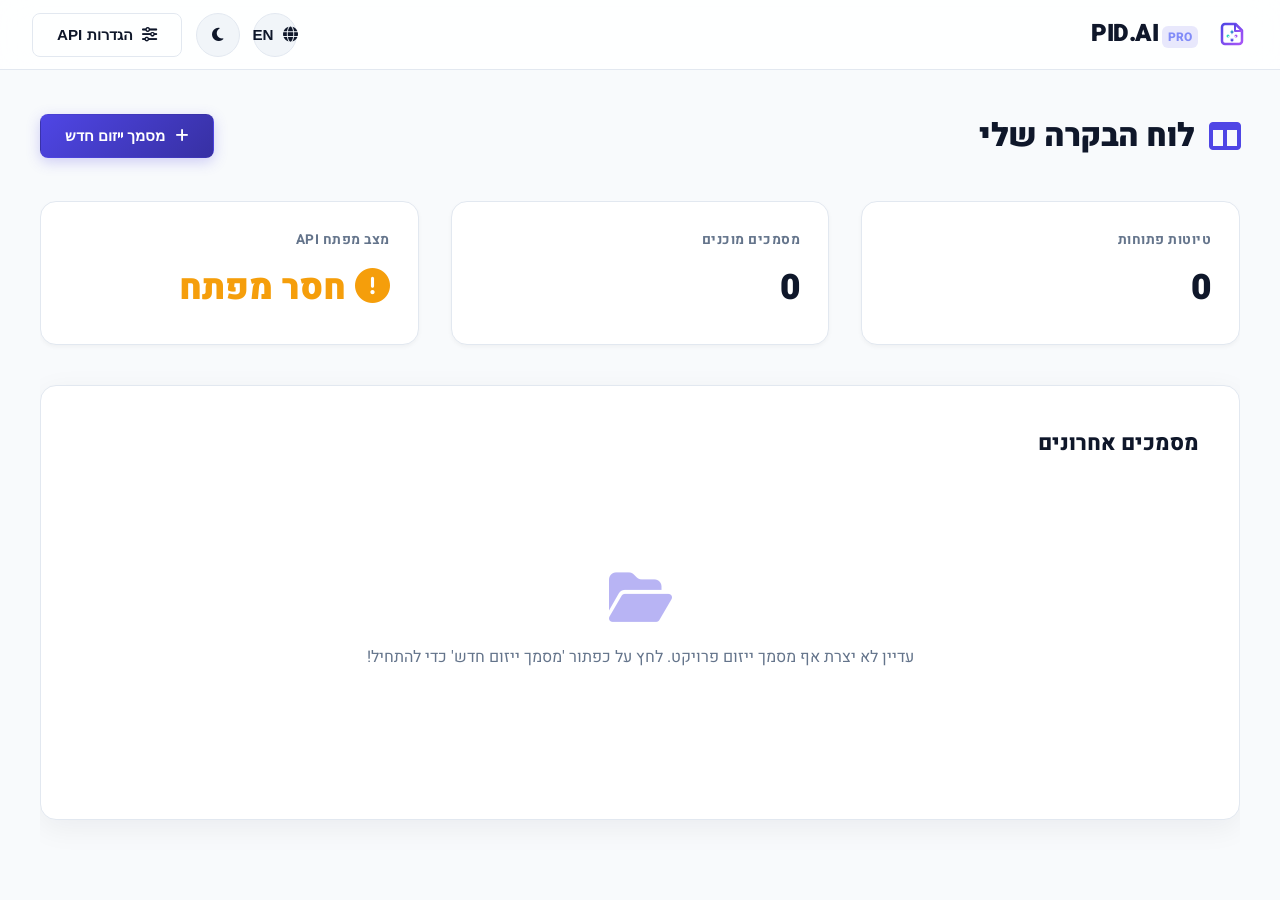
==== commit baf5e597: "style: redesign product logo to custom interactive SVG across files" ====
--- a/app.html
+++ b/app.html
@@ -18,9 +18,26 @@
     <header class="app-header">
         <div class="header-container">
             <div class="logo-area" id="btn-home">
-                <div class="logo-icon">
-                    <i class="fa-solid fa-wand-magic-sparkles"></i>
-                </div>
+                <svg class="logo-svg" width="32" height="32" viewBox="0 0 32 32" fill="none" xmlns="http://www.w3.org/2000/svg">
+                    <defs>
+                        <linearGradient id="logo-grad" x1="0%" y1="0%" x2="100%" y2="100%">
+                            <stop offset="0%" stop-color="var(--color-primary, #4f46e5)" />
+                            <stop offset="100%" stop-color="var(--color-accent, #a855f7)" />
+                        </linearGradient>
+                        <linearGradient id="logo-spark-grad" x1="0%" y1="0%" x2="100%" y2="100%">
+                            <stop offset="0%" stop-color="var(--color-secondary-light, #2dd4bf)" />
+                            <stop offset="100%" stop-color="var(--color-primary, #4f46e5)" />
+                        </linearGradient>
+                    </defs>
+                    <path d="M6 9C6 7.34315 7.34315 6 9 6H19.5L26 12.5V23C26 24.6569 24.6569 26 23 26H9C7.34315 26 6 24.6569 6 23V9Z" stroke="url(#logo-grad)" stroke-width="2.5" stroke-linejoin="round"/>
+                    <path d="M19 6V13H26" stroke="url(#logo-grad)" stroke-width="2" stroke-linejoin="round"/>
+                    <circle cx="12" cy="18" r="1.5" fill="var(--color-secondary-light, #2dd4bf)"/>
+                    <circle cx="20" cy="18" r="1.5" fill="var(--color-accent, #a855f7)"/>
+                    <circle cx="16" cy="22" r="1.5" fill="var(--color-primary, #4f46e5)"/>
+                    <line x1="12" y1="18" x2="16" y2="22" stroke="var(--border-color, #e2e8f0)" stroke-width="1" stroke-dasharray="1.5,1.5"/>
+                    <line x1="20" y1="18" x2="16" y2="22" stroke="var(--border-color, #e2e8f0)" stroke-width="1" stroke-dasharray="1.5,1.5"/>
+                    <path d="M16 11C16 13.5 13.5 14 13.5 14C13.5 14 16 14.5 16 17C16 14.5 18.5 14 18.5 14C18.5 14 16 13.5 16 11Z" fill="url(#logo-spark-grad)"/>
+                </svg>
                 <div class="logo-text">
                     <span class="logo-title">PID.AI</span>
                     <span class="logo-badge">PRO</span>
@@ -440,9 +457,13 @@
                             <i class="fa-solid fa-file-word"></i>
                             <span data-i18n="edit_btn_word">הורד ל-Word</span>
                         </button>
-                        <button class="btn btn-primary" id="btn-print-pdf">
+                        <button class="btn btn-outline" id="btn-print-pdf">
                             <i class="fa-solid fa-file-pdf"></i>
                             <span data-i18n="edit_btn_pdf">הדפס ל-PDF</span>
+                        </button>
+                        <button class="btn btn-primary" id="btn-save-close">
+                            <i class="fa-solid fa-circle-check"></i>
+                            <span data-i18n="edit_btn_save_close">שמור וצא ללוח הבקרה</span>
                         </button>
                     </div>
                 </div>
@@ -523,6 +544,7 @@
     </div>
 
     <!-- Script Import -->
+    <script src="config.js"></script>
     <script src="app.js"></script>
 </body>
 </html>
--- a/style.css
+++ b/style.css
@@ -318,17 +318,13 @@
     cursor: pointer;
     user-select: none;
 }
-.logo-icon {
-    font-size: 1.6rem;
-    background: linear-gradient(135deg, var(--color-primary), var(--color-accent));
-    -webkit-background-clip: text;
-    -webkit-text-fill-color: transparent;
-    animation: spinSparkle 6s linear infinite;
-}
-
-@keyframes spinSparkle {
-    0%, 100% { transform: scale(1) rotate(0deg); }
-    50% { transform: scale(1.1) rotate(10deg); }
+.logo-svg {
+    display: inline-block;
+    vertical-align: middle;
+    transition: transform var(--transition-normal);
+}
+.logo-area:hover .logo-svg {
+    transform: rotate(-6deg) scale(1.1);
 }
 
 .logo-title {
